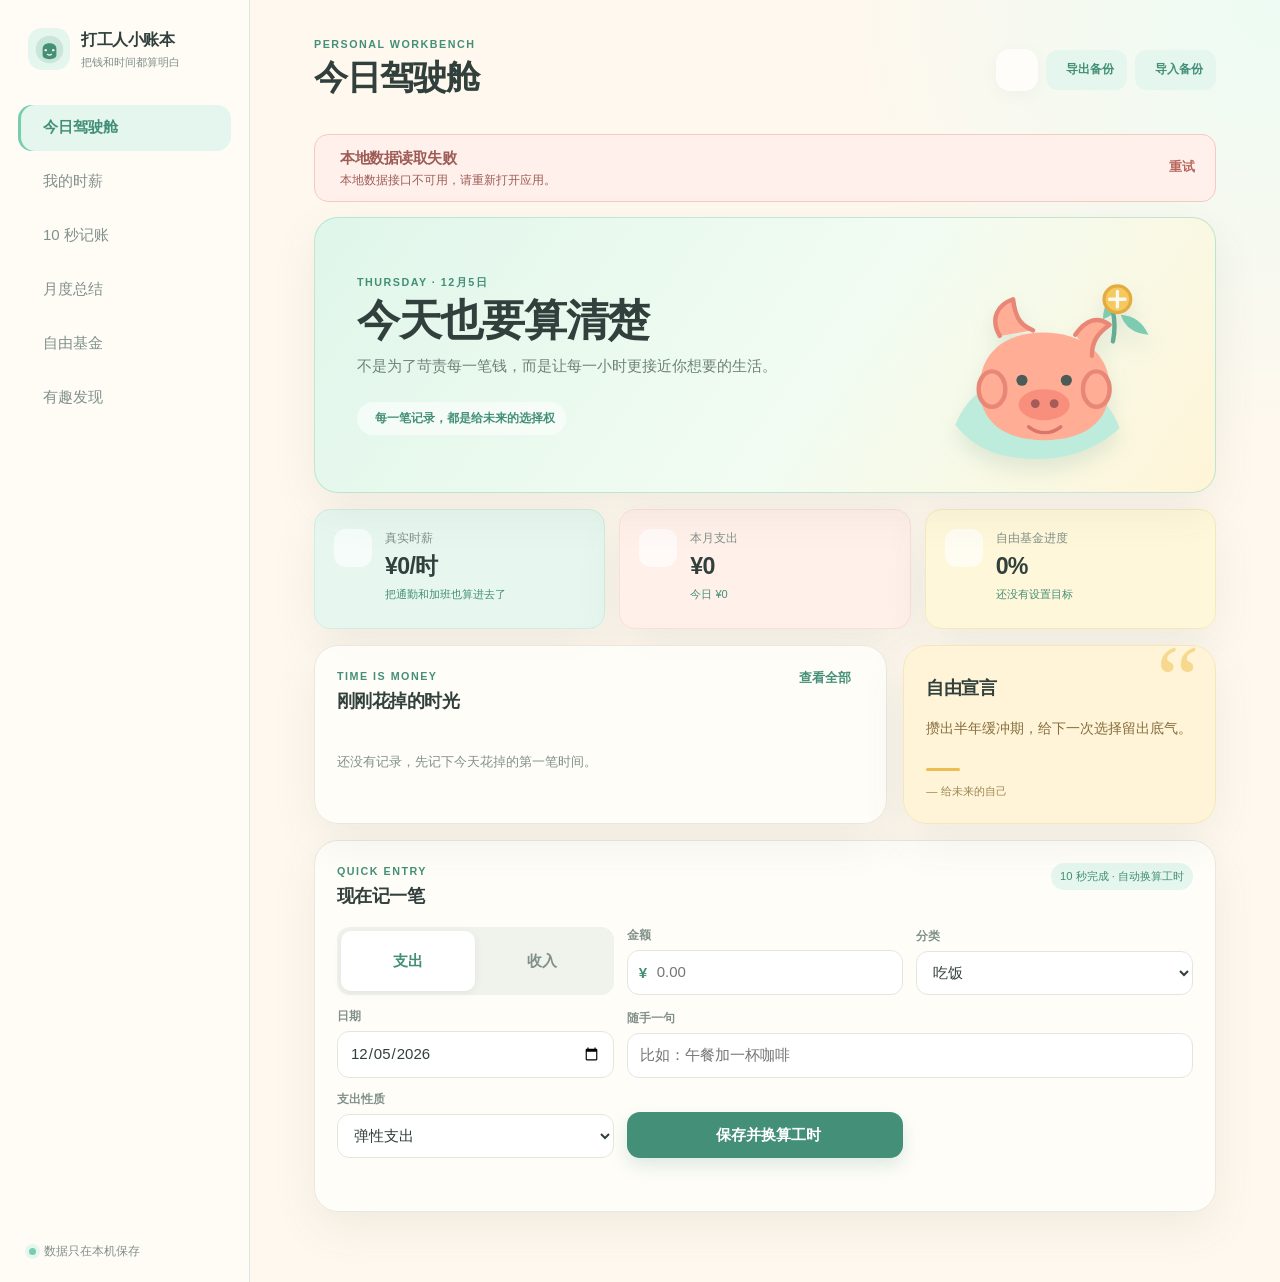
==== app/src/main/assets/index.html @ 9a9fb681 "feat: complete analysis views and scenario comparisons" ====
<!doctype html>
<html lang="zh-CN">
<head>
    <meta charset="utf-8">
    <meta name="viewport" content="width=device-width, initial-scale=1, viewport-fit=cover">
    <meta name="theme-color" content="#fff8ee">
    <title>打工人小账本</title>
    <link rel="stylesheet" href="styles.css">
</head>
<body>
<div class="app-shell">
    <aside id="desktop-sidebar" class="desktop-sidebar">
        <div class="brand-lockup">
            <div class="brand-mark" aria-hidden="true">
                <svg viewBox="0 0 48 48" role="img"><path d="M24 4a20 20 0 1 0 0 40 20 20 0 0 0 0-40Z" fill="currentColor" opacity=".16"/><path d="M14 23c0-5 4-8 10-8s10 3 10 8v9c0 4-4 6-10 6s-10-2-10-6v-9Z" fill="currentColor"/><circle cx="18.5" cy="25" r="1.7" fill="#fff8ee"/><circle cx="29.5" cy="25" r="1.7" fill="#fff8ee"/><path d="M21 31c2 1.5 4 1.5 6 0" fill="none" stroke="#fff8ee" stroke-width="1.7" stroke-linecap="round"/></svg>
            </div>
            <div><strong>打工人小账本</strong><span>把钱和时间都算明白</span></div>
        </div>
        <nav class="side-nav" aria-label="主导航">
            <button class="nav-button active" data-view="dashboard"><span data-icon="dashboard"></span><span>今日驾驶舱</span></button>
            <button class="nav-button" data-view="hourly"><span data-icon="clock"></span><span>我的时薪</span></button>
            <button class="nav-button" data-view="ledger"><span data-icon="wallet"></span><span>10 秒记账</span></button>
            <button class="nav-button" data-view="monthly"><span data-icon="calendar"></span><span>月度总结</span></button>
            <button class="nav-button" data-view="fund"><span data-icon="seed"></span><span>自由基金</span></button>
            <button class="nav-button" data-view="discover"><span data-icon="spark"></span><span>有趣发现</span></button>
        </nav>
        <div class="sidebar-footnote">
            <span class="status-dot"></span>
            <span>数据只在本机保存</span>
        </div>
    </aside>

    <main class="main-area">
        <header class="topbar">
            <div>
                <p class="eyebrow">PERSONAL WORKBENCH</p>
                <h1 id="page-title">今日驾驶舱</h1>
            </div>
            <div class="topbar-actions">
                <button class="icon-button" id="theme-button" title="切换深色" aria-label="切换深色"><span data-icon="moon"></span></button>
                <button class="soft-button" id="export-button"><span data-icon="download"></span>导出备份</button>
                <button class="soft-button" id="import-button"><span data-icon="upload"></span>导入备份</button>
            </div>
        </header>

        <div id="error-card" class="notice error-card hidden" role="alert">
            <span data-icon="alert"></span>
            <div><strong>本地数据读取失败</strong><p id="error-message">请检查后重试，当前页面仍然可以查看。</p></div>
            <button class="text-button" id="retry-button">重试</button>
        </div>
        <div id="global-toast" class="toast" role="status" aria-live="polite"></div>

        <section id="view-dashboard" class="view active" aria-labelledby="dashboard-title">
            <div class="hero-card">
                <div class="hero-copy">
                    <p class="eyebrow">THURSDAY · <span id="today-label">今天</span></p>
                    <h2 id="dashboard-title">今天也要算清楚</h2>
                    <p>不是为了苛责每一笔钱，而是让每一小时更接近你想要的生活。</p>
                    <div class="hero-chip"><span data-icon="leaf"></span>每一笔记录，都是给未来的选择权</div>
                </div>
                <div class="pig-art" aria-label="小猪存钱罐托着硬币与嫩芽" role="img">
                    <svg class="pig-illustration" viewBox="0 0 250 180">
                        <path d="M51 137c12-29 34-42 66-43 38-2 71 14 82 46-19 18-44 28-76 28-31 0-56-10-72-31Z" fill="#bdebdc"/>
                        <path d="M73 104c0-32 23-50 57-50s60 18 60 50c0 32-25 47-59 47s-58-15-58-47Z" fill="#ffad95"/>
                        <path d="M91 57c-9-16-2-28 12-33 2 18 8 24 18 28M159 56c10-14 20-17 31-9-11 8-16 15-16 28" fill="#ffad95" stroke="#e98777" stroke-width="4" stroke-linecap="round" stroke-linejoin="round"/>
                        <ellipse cx="84" cy="105" rx="12" ry="16" fill="#ffad95" stroke="#e98777" stroke-width="4"/>
                        <ellipse cx="178" cy="105" rx="12" ry="16" fill="#ffad95" stroke="#e98777" stroke-width="4"/>
                        <circle cx="111" cy="97" r="5" fill="#4b5b58"/><circle cx="151" cy="97" r="5" fill="#4b5b58"/>
                        <ellipse cx="131" cy="119" rx="23" ry="14" fill="#f88f7d"/><circle cx="123" cy="118" r="4" fill="#a55c58"/><circle cx="140" cy="118" r="4" fill="#a55c58"/>
                        <path d="M117 139c9 7 20 7 29 0" fill="none" stroke="#db756b" stroke-width="3" stroke-linecap="round"/>
                        <path d="M184 42c0-14 8-23 19-27-1 13-6 22-19 27ZM200 38c12 1 20 7 25 18-12-1-21-6-25-18Z" fill="#7dcbb0"/>
                        <path d="M193 62c2-10 2-18 0-27" stroke="#63ad96" stroke-width="4" stroke-linecap="round"/>
                        <circle cx="197" cy="24" r="12" fill="#f6c95e" stroke="#e4ab42" stroke-width="3"/>
                        <path d="M197 17v14M190 24h14" stroke="#fff8ee" stroke-width="3" stroke-linecap="round"/>
                    </svg>
                </div>
            </div>

            <div class="metric-grid">
                <article class="metric-card mint-tint"><div class="metric-icon"><span data-icon="clock"></span></div><div><span>真实时薪</span><strong id="dashboard-hourly">—</strong><small id="dashboard-hourly-note">先完成时薪设置</small></div></article>
                <article class="metric-card coral-tint"><div class="metric-icon"><span data-icon="receipt"></span></div><div><span>本月支出</span><strong id="dashboard-month-expense">¥0</strong><small id="dashboard-today-expense">今日 ¥0</small></div></article>
                <article class="metric-card yellow-tint"><div class="metric-icon"><span data-icon="seed"></span></div><div><span>自由基金进度</span><strong id="dashboard-fund-progress">0%</strong><small id="dashboard-fund-meta">还没有设置目标</small></div></article>
            </div>

            <div class="content-grid two-one">
                <article class="card recent-card">
                    <div class="section-heading"><div><p class="eyebrow">TIME IS MONEY</p><h3>刚刚花掉的时光</h3></div><button class="text-button" data-view="ledger">查看全部 <span data-icon="arrow"></span></button></div>
                    <div id="dashboard-recent-list" class="recent-list"></div>
                </article>
                <article class="card quote-card"><span class="quote-mark">“</span><h3>自由宣言</h3><p>攒出半年缓冲期，给下一次选择留出底气。</p><div class="quote-line"></div><small>— 给未来的自己</small></article>
            </div>

            <article class="card quick-card">
                <div class="section-heading"><div><p class="eyebrow">QUICK ENTRY</p><h3>现在记一笔</h3></div><span class="shortcut-hint">10 秒完成 · 自动换算工时</span></div>
                <form id="quick-form" class="entry-form">
                    <div class="segmented" role="group" aria-label="流水类型"><button type="button" class="segment active" data-kind="expense">支出</button><button type="button" class="segment" data-kind="income">收入</button></div>
                    <label class="field"><span>金额</span><div class="input-prefix"><b>¥</b><input id="quick-amount" type="number" min="0.01" step="0.01" inputmode="decimal" placeholder="0.00" required></div></label>
                    <label class="field"><span>分类</span><select id="quick-category"><option>吃饭</option><option>交通</option><option>购物</option><option>娱乐</option><option>房租</option><option>其他</option></select></label>
                    <label class="field"><span>日期</span><input id="quick-date" type="date" required></label>
                    <label class="field field-wide"><span>随手一句</span><input id="quick-note" type="text" maxlength="80" placeholder="比如：午餐加一杯咖啡"></label>
                    <label class="field expense-only"><span>支出性质</span><select id="quick-expense-type"><option value="flexible">弹性支出</option><option value="fixed">固定支出</option></select></label>
                    <button class="primary-button" id="quick-submit" type="submit"><span data-icon="plus"></span>保存并换算工时</button>
                    <p id="quick-form-status" class="form-status" role="status"></p>
                </form>
            </article>
        </section>

        <section id="view-hourly" class="view" aria-labelledby="hourly-title">
            <div class="page-intro"><p class="eyebrow">YOUR REAL RATE</p><h2 id="hourly-title">我的时薪</h2><p>把工资换算成真实的一小时，别让“月薪”替你隐藏时间成本。</p></div>
            <div class="content-grid two-one">
                <article class="card"><div class="section-heading"><div><h3>输入你的工作现实</h3><p class="muted">所有数据只保存在这台手机里</p></div></div>
                    <form id="hourly-form" class="settings-form">
                        <label class="field"><span>综合到手月薪</span><div class="input-prefix"><b>¥</b><input id="hourly-salary" type="number" min="0" step="0.01" inputmode="decimal" required></div></label>
                        <label class="field"><span>发薪月数</span><input id="hourly-pay-months" type="number" min="0.01" step="0.1" required></label>
                        <label class="field"><span>每月工作日</span><input id="hourly-workdays" type="number" min="0.01" step="0.25" required></label>
                        <label class="field"><span>每日在场时长（小时）</span><input id="hourly-onsite" type="number" min="0" step="0.25" required></label>
                        <label class="field"><span>每日往返通勤（小时）</span><input id="hourly-commute" type="number" min="0" step="0.25" required></label>
                        <label class="field"><span>每月加班（小时）</span><input id="hourly-overtime" type="number" min="0" step="0.5" required></label>
                        <label class="field field-wide"><span>每月工作成本</span><div class="input-prefix"><b>¥</b><input id="hourly-work-cost" type="number" min="0" step="0.01" inputmode="decimal" required></div></label>
                        <button class="primary-button" id="hourly-save" type="submit"><span data-icon="save"></span>保存时薪参数</button>
                        <p id="hourly-form-status" class="form-status" role="status"></p>
                    </form>
                </article>
                <article class="card rate-result-card"><p class="eyebrow">RESULT</p><span class="result-label">你的真实时薪</span><strong id="hourly-real">—</strong><p id="hourly-difference" class="result-note">填写参数后展开计算。</p><div class="formula-box"><div class="section-heading"><h3>公式展开</h3><button class="text-button" id="formula-toggle">收起</button></div><p id="hourly-formula" class="formula-text">等待输入时薪参数。</p></div><div class="mini-stat"><span>名义时薪</span><strong id="hourly-nominal">—</strong></div></article>
            </div>
        </section>

        <section id="view-ledger" class="view" aria-labelledby="ledger-title">
            <div class="page-intro"><p class="eyebrow">LEDGER</p><h2 id="ledger-title">10 秒记账</h2><p>不需要完美，只需要在钱离开时留下一个轻巧的痕迹。</p></div>
            <article class="card ledger-page-card"><form id="ledger-form" class="entry-form"><input id="ledger-id" type="hidden"><div class="segmented" role="group" aria-label="流水类型"><button type="button" class="segment active" data-kind="expense">支出</button><button type="button" class="segment" data-kind="income">收入</button></div><label class="field"><span>金额</span><div class="input-prefix"><b>¥</b><input id="ledger-amount" type="number" min="0.01" step="0.01" inputmode="decimal" required></div></label><label class="field"><span>分类</span><select id="ledger-category"><option>吃饭</option><option>交通</option><option>购物</option><option>娱乐</option><option>房租</option><option>其他</option></select></label><label class="field"><span>日期</span><input id="ledger-date" type="date" required></label><label class="field field-wide"><span>备注</span><input id="ledger-note" type="text" maxlength="80" placeholder="这笔钱去了哪里？"></label><label class="field expense-only"><span>支出性质</span><select id="ledger-expense-type"><option value="flexible">弹性支出</option><option value="fixed">固定支出</option></select></label><button class="primary-button" id="ledger-submit" type="submit"><span data-icon="plus"></span>记下这一笔</button><button class="soft-button hidden" id="ledger-cancel" type="button">取消编辑</button><p id="ledger-form-status" class="form-status" role="status"></p></form></article>
            <article class="card"><div class="section-heading"><div><p class="eyebrow">ALL ENTRIES</p><h3>全部流水</h3></div><span id="ledger-count" class="pill">0 笔</span></div><div id="ledger-list" class="ledger-list"></div></article>
        </section>

        <section id="view-monthly" class="view" aria-labelledby="monthly-title">
            <div class="page-intro page-intro-row"><div><p class="eyebrow">MONTHLY REVIEW</p><h2 id="monthly-title">月度总结</h2><p>工资、额外收入和支出，放在同一张桌面上看。</p></div><label class="month-picker"><span>查看月份</span><input id="month-picker" type="month"></label></div>
            <div class="summary-grid"><article class="summary-card income"><span>总收入</span><strong id="monthly-total-income">¥0</strong><small id="monthly-income-breakdown">工资 ¥0 · 额外收入 ¥0</small></article><article class="summary-card fixed"><span>固定支出</span><strong id="monthly-fixed-expense">¥0</strong><small>房租等不易改变的支出</small></article><article class="summary-card flexible"><span>弹性支出</span><strong id="monthly-flexible-expense">¥0</strong><small>可以观察和调整的支出</small></article><article class="summary-card balance"><span>月度结余</span><strong id="monthly-balance">¥0</strong><small id="monthly-balance-note">记账后更准确</small></article></div>
            <article class="card"><div class="section-heading"><div><p class="eyebrow">CATEGORY VIEW</p><h3>这个月的钱去了哪里</h3></div></div><div id="monthly-category-list" class="category-list"></div></article>
        </section>

        <section id="view-fund" class="view" aria-labelledby="fund-title">
            <div class="page-intro"><p class="eyebrow">FREEDOM FUND</p><h2 id="fund-title">自由基金</h2><p>给未来的自己留一块缓冲区，选择才不会被下一笔账单绑架。</p></div>
            <div class="content-grid two-one"><article class="card"><div class="section-heading"><div><h3>你的安全垫</h3><p class="muted">目标和余额会保存在本机</p></div></div><form id="fund-form" class="settings-form"><label class="field"><span>自由基金目标</span><div class="input-prefix"><b>¥</b><input id="fund-goal" type="number" min="0" step="0.01" inputmode="decimal" required></div></label><label class="field"><span>当前已存金额</span><div class="input-prefix"><b>¥</b><input id="fund-current" type="number" min="0" step="0.01" inputmode="decimal" required></div></label><button class="primary-button" type="submit"><span data-icon="save"></span>保存基金进度</button><p id="fund-form-status" class="form-status" role="status"></p></form><div class="fund-progress-block"><div class="progress-label"><span>完成进度</span><strong id="fund-progress-label">0%</strong></div><div class="progress-track"><span id="fund-progress-bar"></span></div><p id="fund-meta">还差 ¥0</p></div></article><article class="card chart-card"><div class="section-heading"><div><p class="eyebrow">SIX MONTH VIEW</p><h3>存款曲线</h3></div><span class="pill">按当前结余推演</span></div><svg id="fund-chart" class="fund-chart" viewBox="0 0 640 280" role="img" aria-label="未来六个月自由基金存款曲线"><g class="chart-grid"></g><polyline class="chart-line" points="0,250 100,250 200,250 300,250 400,250 500,250 600,250"></polyline><g class="chart-points"></g><g class="chart-labels"></g></svg><p id="fund-safety" class="chart-caption">暂无支出样本，暂时无法估算安全垫月数。</p></article></div>
        </section>

        <section id="view-discover" class="view" aria-labelledby="discover-title">
            <div class="page-intro"><p class="eyebrow">WHAT IF</p><h2 id="discover-title">有趣发现</h2><p>把“如果当时……”换成可以拖动、可以比较的数字。</p></div>
            <div class="scenario-grid"><article class="card scenario-card"><div class="scenario-icon mint-icon"><span data-icon="train"></span></div><p class="eyebrow">COMMUTE</p><h3>如果少通勤一点</h3><p>每天往返通勤时长</p><div class="scenario-control"><input id="scenario-commute" type="range" min="0" max="4" step="0.25" value="1"><output id="scenario-commute-value">1 小时</output></div><div class="scenario-result"><span>模拟真实时薪</span><strong id="scenario-commute-result">—</strong><small id="scenario-commute-baseline">基线 —</small><small id="scenario-commute-delta">变化 —</small></div></article><article class="card scenario-card"><div class="scenario-icon coral-icon"><span data-icon="bolt"></span></div><p class="eyebrow">OVERTIME</p><h3>如果少加一点班</h3><p>每月额外加班时长</p><div class="scenario-control"><input id="scenario-overtime" type="range" min="0" max="80" step="1" value="0"><output id="scenario-overtime-value">0 小时</output></div><div class="scenario-result"><span>模拟真实时薪</span><strong id="scenario-overtime-result">—</strong><small id="scenario-overtime-baseline">基线 —</small><small id="scenario-overtime-delta">变化 —</small></div></article><article class="card scenario-card"><div class="scenario-icon yellow-icon"><span data-icon="spark"></span></div><p class="eyebrow">RAISE</p><h3>如果涨薪一点点</h3><p>月薪上涨幅度</p><div class="scenario-control"><input id="scenario-raise" type="range" min="0" max="50" step="1" value="10"><output id="scenario-raise-value">10%</output></div><div class="scenario-result"><span>模拟真实时薪</span><strong id="scenario-raise-result">—</strong><small id="scenario-raise-baseline">基线 —</small><small id="scenario-raise-delta">变化 —</small></div></article></div>
            <article class="card scenario-explain"><span data-icon="info"></span><p>情景只影响模拟结果，不会修改你保存的时薪参数。加班情景按“没有额外加班费”估算，更接近时间成本的变化。</p></article>
        </section>
    </main>
</div>

<nav id="mobile-nav" class="mobile-nav" aria-label="移动端主导航">
    <button class="nav-button active" data-view="dashboard"><span data-icon="dashboard"></span><small>今日</small></button>
    <button class="nav-button" data-view="hourly"><span data-icon="clock"></span><small>时薪</small></button>
    <button class="nav-button" data-view="ledger"><span data-icon="wallet"></span><small>记账</small></button>
    <button class="nav-button" data-view="monthly"><span data-icon="calendar"></span><small>月结</small></button>
    <button class="nav-button" data-view="fund"><span data-icon="seed"></span><small>自由</small></button>
    <button class="nav-button" data-view="discover"><span data-icon="spark"></span><small>发现</small></button>
</nav>
<script src="calculator.js"></script>
<script src="app.js"></script>
</body>
</html>
---- app/src/main/assets/styles.css ----
:root {
    --cream: #fff8ee;
    --paper: #fffdf9;
    --mint: #78cdb0;
    --mint-deep: #438f78;
    --mint-soft: #e4f6ee;
    --coral: #ef8f7e;
    --coral-soft: #fff0ea;
    --sun: #edbd53;
    --sun-soft: #fff7d7;
    --ink: #31403c;
    --muted: #81908a;
    --line: #e9e7de;
    --shadow: 0 16px 45px rgba(79, 101, 92, .09);
    --radius-lg: 24px;
    --radius-md: 16px;
}

* { box-sizing: border-box; }
html { min-height: 100%; background: var(--cream); }
body { margin: 0; min-width: 320px; color: var(--ink); background: radial-gradient(circle at 100% 0%, #ecfbf3 0, transparent 28rem), var(--cream); font-family: "Trebuchet MS", "PingFang SC", "Microsoft YaHei", sans-serif; font-size: 15px; line-height: 1.5; }
button, input, select { font: inherit; }
button { cursor: pointer; }
h1, h2, h3, p { margin: 0; }
h1, h2, h3, strong { letter-spacing: -.03em; }
h1 { font-size: clamp(1.6rem, 3vw, 2.15rem); }
h2 { font-size: clamp(1.8rem, 4vw, 2.7rem); line-height: 1.1; }
h3 { font-size: 1.15rem; }

.app-shell { display: flex; min-height: 100vh; }
.desktop-sidebar { width: 250px; flex: 0 0 250px; padding: 28px 18px 22px; display: flex; flex-direction: column; gap: 34px; border-right: 1px solid rgba(209, 224, 215, .75); background: rgba(255, 253, 249, .78); backdrop-filter: blur(18px); }
.brand-lockup { display: flex; align-items: center; gap: 11px; padding: 0 10px; }
.brand-mark { display: grid; width: 42px; height: 42px; place-items: center; color: var(--mint-deep); background: var(--mint-soft); border-radius: 14px; }
.brand-mark svg { width: 33px; height: 33px; }
.brand-lockup strong, .brand-lockup span { display: block; }
.brand-lockup strong { font-size: 1rem; }
.brand-lockup span { color: var(--muted); font-size: .69rem; margin-top: 2px; }
.side-nav { display: grid; gap: 8px; }
.nav-button { border: 0; color: var(--muted); background: transparent; border-radius: 14px; display: flex; align-items: center; gap: 12px; min-height: 46px; padding: 10px 13px; text-align: left; transition: .2s ease; }
.nav-button:hover { color: var(--mint-deep); background: var(--mint-soft); }
.nav-button.active { color: var(--mint-deep); background: var(--mint-soft); font-weight: 700; box-shadow: inset 3px 0 0 var(--mint); }
.nav-button svg { width: 19px; height: 19px; flex: 0 0 19px; }
.sidebar-footnote { margin-top: auto; display: flex; align-items: center; gap: 8px; color: var(--muted); padding: 0 11px; font-size: .72rem; }
.status-dot { width: 7px; height: 7px; background: var(--mint); border-radius: 50%; box-shadow: 0 0 0 4px var(--mint-soft); }
.main-area { min-width: 0; width: 100%; max-width: 1450px; margin: 0 auto; padding: 36px clamp(22px, 5vw, 70px) 70px; }
.topbar { display: flex; align-items: center; justify-content: space-between; gap: 20px; margin-bottom: 30px; }
.eyebrow { color: var(--mint-deep); font-size: .67rem; font-weight: 800; letter-spacing: .14em; text-transform: uppercase; }
.topbar-actions { display: flex; align-items: center; gap: 8px; }
.icon-button, .soft-button, .primary-button, .text-button { display: inline-flex; align-items: center; justify-content: center; gap: 7px; border: 0; transition: .2s ease; }
.icon-button { width: 42px; height: 42px; color: var(--muted); border-radius: 14px; background: var(--paper); box-shadow: 0 4px 16px rgba(79, 101, 92, .05); }
.icon-button:hover, .soft-button:hover { color: var(--mint-deep); transform: translateY(-1px); }
.icon-button svg { width: 18px; height: 18px; }
.soft-button { min-height: 40px; padding: 9px 13px; color: var(--mint-deep); border-radius: 12px; background: var(--mint-soft); font-size: .78rem; font-weight: 700; }
.soft-button svg, .primary-button svg, .text-button svg { width: 16px; height: 16px; }
.primary-button { min-height: 46px; padding: 11px 17px; color: #fff; border-radius: 13px; background: var(--mint-deep); box-shadow: 0 8px 18px rgba(67, 143, 120, .18); font-weight: 800; }
.primary-button:hover { transform: translateY(-1px); background: #357a65; }
.text-button { color: var(--mint-deep); background: transparent; font-size: .79rem; font-weight: 800; }
.text-button:hover { color: var(--coral); }
.pill, .shortcut-hint { display: inline-flex; align-items: center; color: var(--muted); background: #f4f3ed; border-radius: 99px; padding: 5px 9px; font-size: .7rem; }
.shortcut-hint { background: var(--mint-soft); color: var(--mint-deep); }

.view { display: none; animation: fade-up .24s ease both; }
.view.active { display: block; }
@keyframes fade-up { from { opacity: 0; transform: translateY(5px); } to { opacity: 1; transform: translateY(0); } }
.hero-card { min-height: 260px; position: relative; overflow: hidden; display: flex; align-items: center; justify-content: space-between; gap: 20px; padding: 34px 42px; border: 1px solid rgba(152, 215, 191, .55); border-radius: var(--radius-lg); background: linear-gradient(125deg, #e0f6ea, #f2fcf2 57%, #fff5d8); box-shadow: var(--shadow); }
.hero-copy { position: relative; z-index: 1; max-width: 510px; }
.hero-copy h2 { margin: 7px 0 10px; }
.hero-copy p:not(.eyebrow) { color: #6e8278; max-width: 440px; }
.hero-chip { display: inline-flex; align-items: center; gap: 7px; margin-top: 24px; padding: 8px 11px; color: var(--mint-deep); background: rgba(255,255,255,.58); border-radius: 99px; font-size: .74rem; font-weight: 700; }
.hero-chip svg { width: 16px; height: 16px; }
.pig-art { width: 34%; max-width: 320px; min-width: 210px; transform: translate(1%, 10%); }
.pig-illustration { width: 100%; height: auto; filter: drop-shadow(0 11px 10px rgba(83, 144, 121, .15)); }
.metric-grid { display: grid; grid-template-columns: repeat(3, 1fr); gap: 14px; margin: 16px 0; }
.metric-card { display: flex; align-items: flex-start; gap: 13px; min-height: 120px; padding: 19px; border: 1px solid transparent; border-radius: var(--radius-md); box-shadow: var(--shadow); }
.mint-tint { background: #e7f7ef; border-color: #d0eee2; }.coral-tint { background: #fff0ea; border-color: #fae0d7; }.yellow-tint { background: #fff7da; border-color: #f6eabc; }
.metric-icon, .scenario-icon { display: grid; flex: 0 0 38px; width: 38px; height: 38px; place-items: center; border-radius: 12px; background: rgba(255,255,255,.65); }
.metric-icon svg, .scenario-icon svg { width: 20px; height: 20px; }
.metric-card span:not(.metric-icon), .metric-card small { display: block; color: var(--muted); font-size: .75rem; }.metric-card strong { display: block; margin: 2px 0; font-size: 1.45rem; }.metric-card small { color: var(--mint-deep); font-size: .69rem; }
.content-grid { display: grid; gap: 16px; }.two-one { grid-template-columns: minmax(0, 1.65fr) minmax(240px, .9fr); }
.card { padding: 22px; border: 1px solid var(--line); border-radius: var(--radius-lg); background: rgba(255, 253, 249, .9); box-shadow: var(--shadow); }
.section-heading { display: flex; align-items: flex-start; justify-content: space-between; gap: 14px; margin-bottom: 17px; }.section-heading h3 { margin-top: 3px; }.muted { color: var(--muted); font-size: .77rem; margin-top: 5px; }
.recent-list, .ledger-list, .category-list { display: grid; gap: 9px; }
.recent-empty, .list-empty { color: var(--muted); padding: 20px 0 7px; font-size: .84rem; }
.recent-item, .ledger-item, .category-row { display: flex; align-items: center; gap: 12px; padding: 11px 0; border-bottom: 1px dashed var(--line); }.recent-item:last-child, .ledger-item:last-child, .category-row:last-child { border-bottom: 0; }
.entry-badge { display: grid; flex: 0 0 35px; width: 35px; height: 35px; place-items: center; color: var(--mint-deep); border-radius: 12px; background: var(--mint-soft); }.entry-badge.expense { color: var(--coral); background: var(--coral-soft); }.entry-badge svg { width: 17px; height: 17px; }
.entry-main { min-width: 0; flex: 1; }.entry-main strong, .entry-main span { display: block; }.entry-main strong { overflow: hidden; text-overflow: ellipsis; white-space: nowrap; font-size: .86rem; }.entry-main span { color: var(--muted); font-size: .7rem; }.entry-amount { text-align: right; }.entry-amount strong { display: block; font-size: .85rem; }.entry-amount span { color: var(--coral); font-size: .68rem; }.entry-amount.income strong { color: var(--mint-deep); }
.quote-card { position: relative; overflow: hidden; background: #fff4d7; border-color: #f6e7bb; }.quote-mark { position: absolute; top: -15px; right: 16px; color: #f0c761; font: 6rem/1 Georgia, serif; opacity: .62; }.quote-card h3, .quote-card p, .quote-card .quote-line, .quote-card small { position: relative; }.quote-card h3 { margin: 6px 0 14px; }.quote-card p { color: #856d3e; font-size: .88rem; line-height: 1.8; }.quote-line { width: 34px; height: 3px; margin: 27px 0 8px; background: var(--sun); border-radius: 99px; }.quote-card small { color: #9d8653; font-size: .7rem; }
.quick-card { margin-top: 16px; }.entry-form, .settings-form { display: grid; grid-template-columns: repeat(3, minmax(0, 1fr)); gap: 13px; align-items: end; }.field { display: grid; gap: 6px; }.field > span, .month-picker > span { color: var(--muted); font-size: .72rem; font-weight: 700; }.field-wide { grid-column: span 2; }.field input, .field select, .month-picker input { width: 100%; min-height: 44px; padding: 10px 12px; color: var(--ink); border: 1px solid #e3e6df; border-radius: 12px; outline: 0; background: #fff; }.field input:focus, .field select:focus, .month-picker input:focus { border-color: var(--mint); box-shadow: 0 0 0 3px var(--mint-soft); }.input-prefix { position: relative; }.input-prefix b { position: absolute; top: 50%; left: 12px; transform: translateY(-50%); color: var(--mint-deep); }.input-prefix input { padding-left: 29px; }.segmented { display: flex; align-self: stretch; padding: 4px; border-radius: 13px; background: #f0f2ec; }.segment { flex: 1; border: 0; color: var(--muted); border-radius: 10px; background: transparent; font-weight: 700; }.segment.active { color: var(--mint-deep); background: #fff; box-shadow: 0 2px 8px rgba(74, 92, 83, .08); }.form-status { min-height: 18px; grid-column: 1 / -1; color: var(--coral); font-size: .74rem; }.form-status.success { color: var(--mint-deep); }
.notice { display: flex; align-items: center; gap: 11px; margin-bottom: 15px; padding: 12px 14px; border-radius: 14px; }.notice svg { width: 20px; height: 20px; flex: 0 0 20px; }.error-card { color: #9d5c54; border: 1px solid #f3cbc2; background: #fff0ec; }.error-card p { margin-top: 2px; font-size: .73rem; }.error-card .text-button { margin-left: auto; color: #b8665b; }.toast { position: fixed; z-index: 20; left: 50%; bottom: 24px; max-width: min(390px, calc(100vw - 34px)); padding: 12px 15px; color: #fff; border-radius: 13px; background: #304740; box-shadow: var(--shadow); transform: translate(-50%, 25px); opacity: 0; pointer-events: none; transition: .25s ease; font-size: .78rem; }.toast.show { opacity: 1; transform: translate(-50%, 0); }.hidden { display: none !important; }
.page-intro { margin: 12px 0 25px; }.page-intro h2 { margin: 5px 0 10px; }.page-intro > p:last-child { color: var(--muted); max-width: 610px; }.page-intro-row { display: flex; align-items: end; justify-content: space-between; gap: 20px; }.month-picker { display: grid; gap: 5px; min-width: 150px; }.month-picker input { min-height: 40px; }
.rate-result-card { color: #fff; border: 0; background: linear-gradient(150deg, #4b9b82, #77c8a9); }.rate-result-card .eyebrow, .rate-result-card .result-label, .rate-result-card .result-note { color: rgba(255,255,255,.76); }.result-label { display: block; margin-top: 30px; font-size: .78rem; }.rate-result-card > strong { display: block; margin: 3px 0 2px; font-size: 3.3rem; line-height: 1.1; }.result-note { min-height: 42px; font-size: .77rem; }.formula-box { margin-top: 22px; padding: 15px; color: var(--ink); border-radius: 15px; background: rgba(255,255,255,.9); }.formula-box .section-heading { margin-bottom: 8px; }.formula-box h3 { font-size: .9rem; }.formula-text { color: #61746b; font-size: .73rem; line-height: 1.8; white-space: pre-line; }.mini-stat { display: flex; justify-content: space-between; margin-top: 16px; color: rgba(255,255,255,.75); font-size: .76rem; }.mini-stat strong { color: #fff; }
.ledger-page-card { margin-bottom: 16px; }.ledger-item .item-actions { display: flex; gap: 3px; }.item-actions button { display: grid; width: 32px; height: 32px; place-items: center; color: var(--muted); border: 0; border-radius: 10px; background: transparent; }.item-actions button:hover { color: var(--mint-deep); background: var(--mint-soft); }.item-actions svg { width: 16px; height: 16px; }
.summary-grid { display: grid; grid-template-columns: repeat(4, 1fr); gap: 13px; margin-bottom: 16px; }.summary-card { padding: 18px; border-radius: var(--radius-md); }.summary-card span, .summary-card small { display: block; color: var(--muted); font-size: .72rem; }.summary-card strong { display: block; margin: 4px 0; font-size: 1.45rem; }.summary-card small { font-size: .67rem; }.summary-card.income { background: var(--mint-soft); }.summary-card.income strong { color: var(--mint-deep); }.summary-card.fixed { background: var(--coral-soft); }.summary-card.fixed strong { color: var(--coral); }.summary-card.flexible { background: #fff7da; }.summary-card.flexible strong { color: #ba8730; }.summary-card.balance { background: #edf0fb; }.summary-card.balance strong { color: #697bb1; }.category-row .category-bar { flex: 1; height: 8px; overflow: hidden; border-radius: 99px; background: #eff0eb; }.category-row .category-bar span { display: block; height: 100%; border-radius: 99px; background: var(--mint); }.category-row .category-name { width: 53px; font-size: .76rem; }.category-row .category-value { width: 62px; text-align: right; color: var(--muted); font-size: .74rem; }
.fund-progress-block { margin-top: 24px; padding-top: 19px; border-top: 1px dashed var(--line); }.progress-label { display: flex; justify-content: space-between; align-items: center; font-size: .76rem; }.progress-label strong { color: var(--mint-deep); }.progress-track { height: 11px; overflow: hidden; margin: 9px 0 6px; border-radius: 99px; background: #edf1eb; }.progress-track span { display: block; height: 100%; width: 0; border-radius: inherit; background: linear-gradient(90deg, var(--mint), #b7e7c8); transition: width .4s ease; }.fund-progress-block p { color: var(--muted); font-size: .72rem; }.chart-card { min-width: 0; }.fund-chart { width: 100%; height: auto; overflow: visible; margin-top: 14px; }.chart-grid line { stroke: #e7ede7; stroke-width: 1; stroke-dasharray: 4 7; }.chart-line { fill: none; stroke: var(--mint-deep); stroke-width: 4; stroke-linecap: round; stroke-linejoin: round; }.chart-points circle { fill: #fffdf9; stroke: var(--mint-deep); stroke-width: 3; }.chart-labels text { fill: var(--muted); font-size: 11px; font-family: inherit; text-anchor: middle; }.chart-caption { min-height: 21px; color: var(--muted); font-size: .72rem; }
.scenario-grid { display: grid; grid-template-columns: repeat(3, 1fr); gap: 16px; }.scenario-card { position: relative; overflow: hidden; }.scenario-icon { margin-bottom: 18px; }.mint-icon { color: var(--mint-deep); background: var(--mint-soft); }.coral-icon { color: var(--coral); background: var(--coral-soft); }.yellow-icon { color: #ba8730; background: var(--sun-soft); }.scenario-card h3 { margin: 4px 0 3px; }.scenario-card > p:not(.eyebrow) { color: var(--muted); font-size: .76rem; }.scenario-control { margin: 22px 0 18px; }.scenario-control input { width: 100%; accent-color: var(--mint-deep); }.scenario-control output { display: block; margin-top: 5px; color: var(--mint-deep); font-weight: 800; font-size: .78rem; }.scenario-result { display: flex; align-items: end; justify-content: space-between; padding-top: 13px; border-top: 1px dashed var(--line); }.scenario-result span { color: var(--muted); font-size: .71rem; }.scenario-result strong { color: var(--mint-deep); font-size: 1.4rem; }.scenario-explain { display: flex; gap: 10px; margin-top: 16px; padding: 14px 17px; color: var(--muted); background: #f6f6ef; }.scenario-explain svg { width: 18px; flex: 0 0 18px; color: var(--mint-deep); }.scenario-explain p { font-size: .74rem; }
.mobile-nav { display: none; }

body[data-theme="dark"] { --cream: #192622; --paper: #22322d; --ink: #eef7f0; --muted: #a5bbb0; --line: #354840; --shadow: 0 16px 45px rgba(0, 0, 0, .14); background: radial-gradient(circle at 100% 0%, #27473b 0, transparent 28rem), #192622; }.dark body { background: var(--cream); }.dark .desktop-sidebar { background: rgba(34,50,45,.82); border-color: var(--line); }.dark .card, .dark .icon-button { background: rgba(34,50,45,.9); border-color: var(--line); }.dark .field input, .dark .field select, .dark .month-picker input { color: var(--ink); background: #1d2b27; border-color: var(--line); }.dark .segmented, .dark .item-actions button:hover { background: #2c4038; }.dark .segment.active { background: #1d2b27; }.dark .quote-card { background: #3c3524; border-color: #655637; }.dark .summary-card.balance { background: #30384d; }.dark .scenario-explain { background: #23332e; }.dark .hero-card { background: linear-gradient(125deg, #29483c, #2d4136 57%, #4e452a); border-color: #3d6857; }.dark .hero-copy p:not(.eyebrow) { color: #b0c8bb; }.dark .metric-card { box-shadow: none; }

@media (min-width: 761px) { .main-area { padding-left: clamp(28px, 5vw, 72px); } }
@media (max-width: 980px) { .desktop-sidebar { width: 210px; flex-basis: 210px; }.main-area { padding-inline: 25px; }.two-one { grid-template-columns: 1fr; }.scenario-grid { grid-template-columns: 1fr; }.scenario-card { display: grid; grid-template-columns: auto 1fr; column-gap: 14px; }.scenario-card .scenario-icon { grid-row: span 3; }.scenario-card .scenario-control, .scenario-card .scenario-result { grid-column: 2; } }
@media (max-width: 760px) { body { padding-bottom: calc(75px + env(safe-area-inset-bottom)); }.app-shell { min-height: auto; }.desktop-sidebar { display: none; }.main-area { padding: 24px 16px 34px; }.topbar { align-items: flex-start; margin-bottom: 21px; }.topbar-actions .soft-button { display: none; }.icon-button { background: transparent; box-shadow: none; }.hero-card { min-height: auto; padding: 25px 22px 18px; align-items: end; }.hero-copy { max-width: 68%; }.hero-copy p:not(.eyebrow) { font-size: .78rem; }.hero-chip { margin-top: 17px; font-size: .66rem; }.pig-art { width: 42%; min-width: 150px; transform: translate(7%, 13%); }.metric-grid { gap: 8px; }.metric-card { display: block; min-height: 135px; padding: 13px; }.metric-icon { margin-bottom: 10px; }.metric-card strong { font-size: 1.14rem; }.metric-card span:not(.metric-icon) { font-size: .68rem; }.metric-card small { font-size: .62rem; }.card { padding: 18px; border-radius: 19px; }.content-grid, .two-one, .summary-grid { grid-template-columns: 1fr; }.quote-card { min-height: 180px; }.quick-card { margin-top: 12px; }.entry-form, .settings-form { grid-template-columns: 1fr 1fr; }.field-wide { grid-column: 1 / -1; }.entry-form .segmented { grid-column: 1 / -1; min-height: 45px; }.entry-form .primary-button { grid-column: 1 / -1; }.page-intro-row { display: grid; align-items: start; }.summary-grid { gap: 9px; grid-template-columns: 1fr 1fr; }.summary-card { padding: 14px; }.summary-card strong { font-size: 1.2rem; }.summary-card small { font-size: .61rem; }.scenario-card { display: block; }.scenario-card .scenario-icon { display: grid; }.scenario-card .scenario-control, .scenario-card .scenario-result { grid-column: auto; }.mobile-nav { position: fixed; z-index: 15; right: 10px; bottom: calc(9px + env(safe-area-inset-bottom)); left: 10px; display: grid; grid-template-columns: repeat(6, 1fr); padding: 5px; border: 1px solid rgba(210, 224, 214, .95); border-radius: 19px; background: rgba(255, 253, 249, .94); box-shadow: 0 12px 30px rgba(64, 81, 74, .16); backdrop-filter: blur(14px); }.mobile-nav .nav-button { min-height: 57px; display: grid; justify-items: center; align-content: center; gap: 2px; padding: 4px 2px; border-radius: 14px; text-align: center; }.mobile-nav .nav-button.active { box-shadow: none; }.mobile-nav .nav-button svg { width: 18px; height: 18px; }.mobile-nav .nav-button small { font-size: .61rem; font-weight: 700; }.shortcut-hint { display: none; }.topbar h1 { font-size: 1.4rem; } }
@media (max-width: 390px) { .hero-copy { max-width: 63%; }.hero-chip { display: none; }.metric-card { min-height: 128px; }.metric-card strong { font-size: 1rem; }.entry-form, .settings-form { grid-template-columns: 1fr; }.field-wide { grid-column: auto; }.summary-grid { grid-template-columns: 1fr 1fr; } }

.scenario-result { display: grid; grid-template-columns: 1fr auto; align-items: end; gap: 2px 10px; }
.scenario-result strong { grid-column: 2; grid-row: 1 / span 3; }
.scenario-result small { color: var(--muted); font-size: .66rem; }
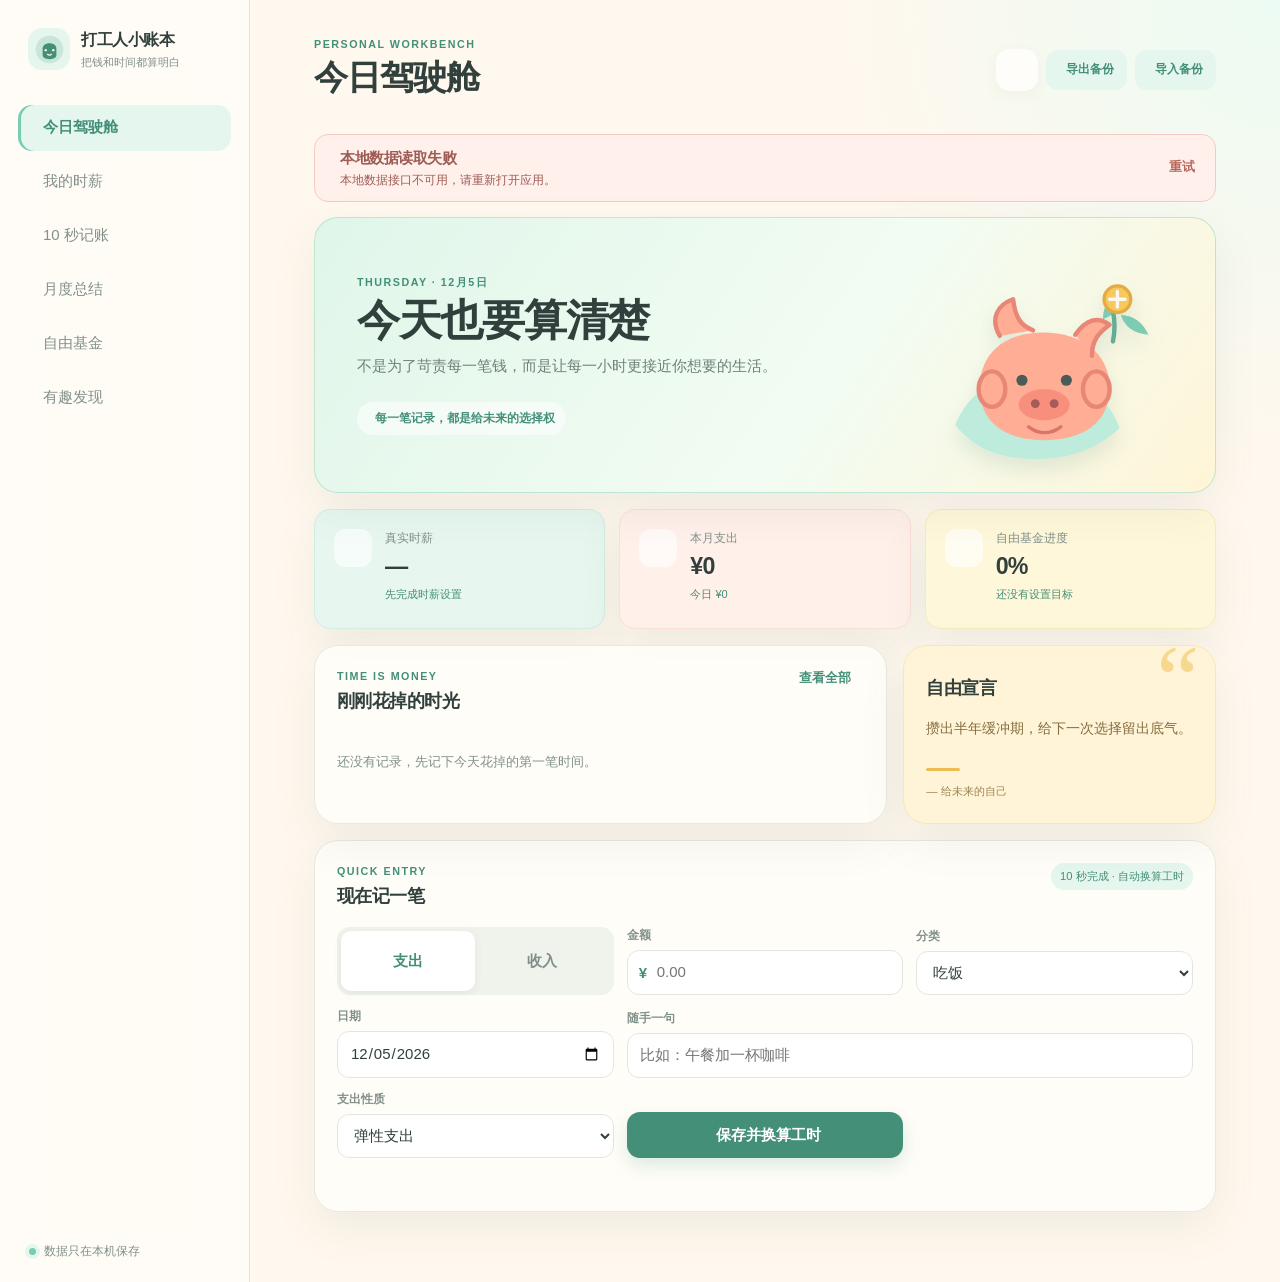
==== commit 17e9edba: "fix: complete ledger P0 correctness hardening" ====
--- a/app/src/main/assets/index.html
+++ b/app/src/main/assets/index.html
@@ -111,8 +111,9 @@
                 <article class="card"><div class="section-heading"><div><h3>输入你的工作现实</h3><p class="muted">所有数据只保存在这台手机里</p></div></div>
                     <form id="hourly-form" class="settings-form">
                         <label class="field"><span>综合到手月薪</span><div class="input-prefix"><b>¥</b><input id="hourly-salary" type="number" min="0" step="0.01" inputmode="decimal" required></div></label>
-                        <label class="field"><span>发薪月数</span><input id="hourly-pay-months" type="number" min="0.01" step="0.1" required></label>
-                        <label class="field"><span>每月工作日</span><input id="hourly-workdays" type="number" min="0.01" step="0.25" required></label>
+                        <label class="field"><span>工资生效月份</span><input id="hourly-effective-month" type="month" required></label>
+                        <label class="field"><span>发薪月数</span><input id="hourly-pay-months" type="number" min="0.1" step="0.1" required></label>
+                        <label class="field"><span>每月工作日</span><input id="hourly-workdays" type="number" min="0.25" step="0.25" required></label>
                         <label class="field"><span>每日在场时长（小时）</span><input id="hourly-onsite" type="number" min="0" step="0.25" required></label>
                         <label class="field"><span>每日往返通勤（小时）</span><input id="hourly-commute" type="number" min="0" step="0.25" required></label>
                         <label class="field"><span>每月加班（小时）</span><input id="hourly-overtime" type="number" min="0" step="0.5" required></label>
@@ -159,6 +160,7 @@
     <button class="nav-button" data-view="discover"><span data-icon="spark"></span><small>发现</small></button>
 </nav>
 <script src="calculator.js"></script>
+<script src="ledger-semantics.js"></script>
 <script src="app.js"></script>
 </body>
 </html>
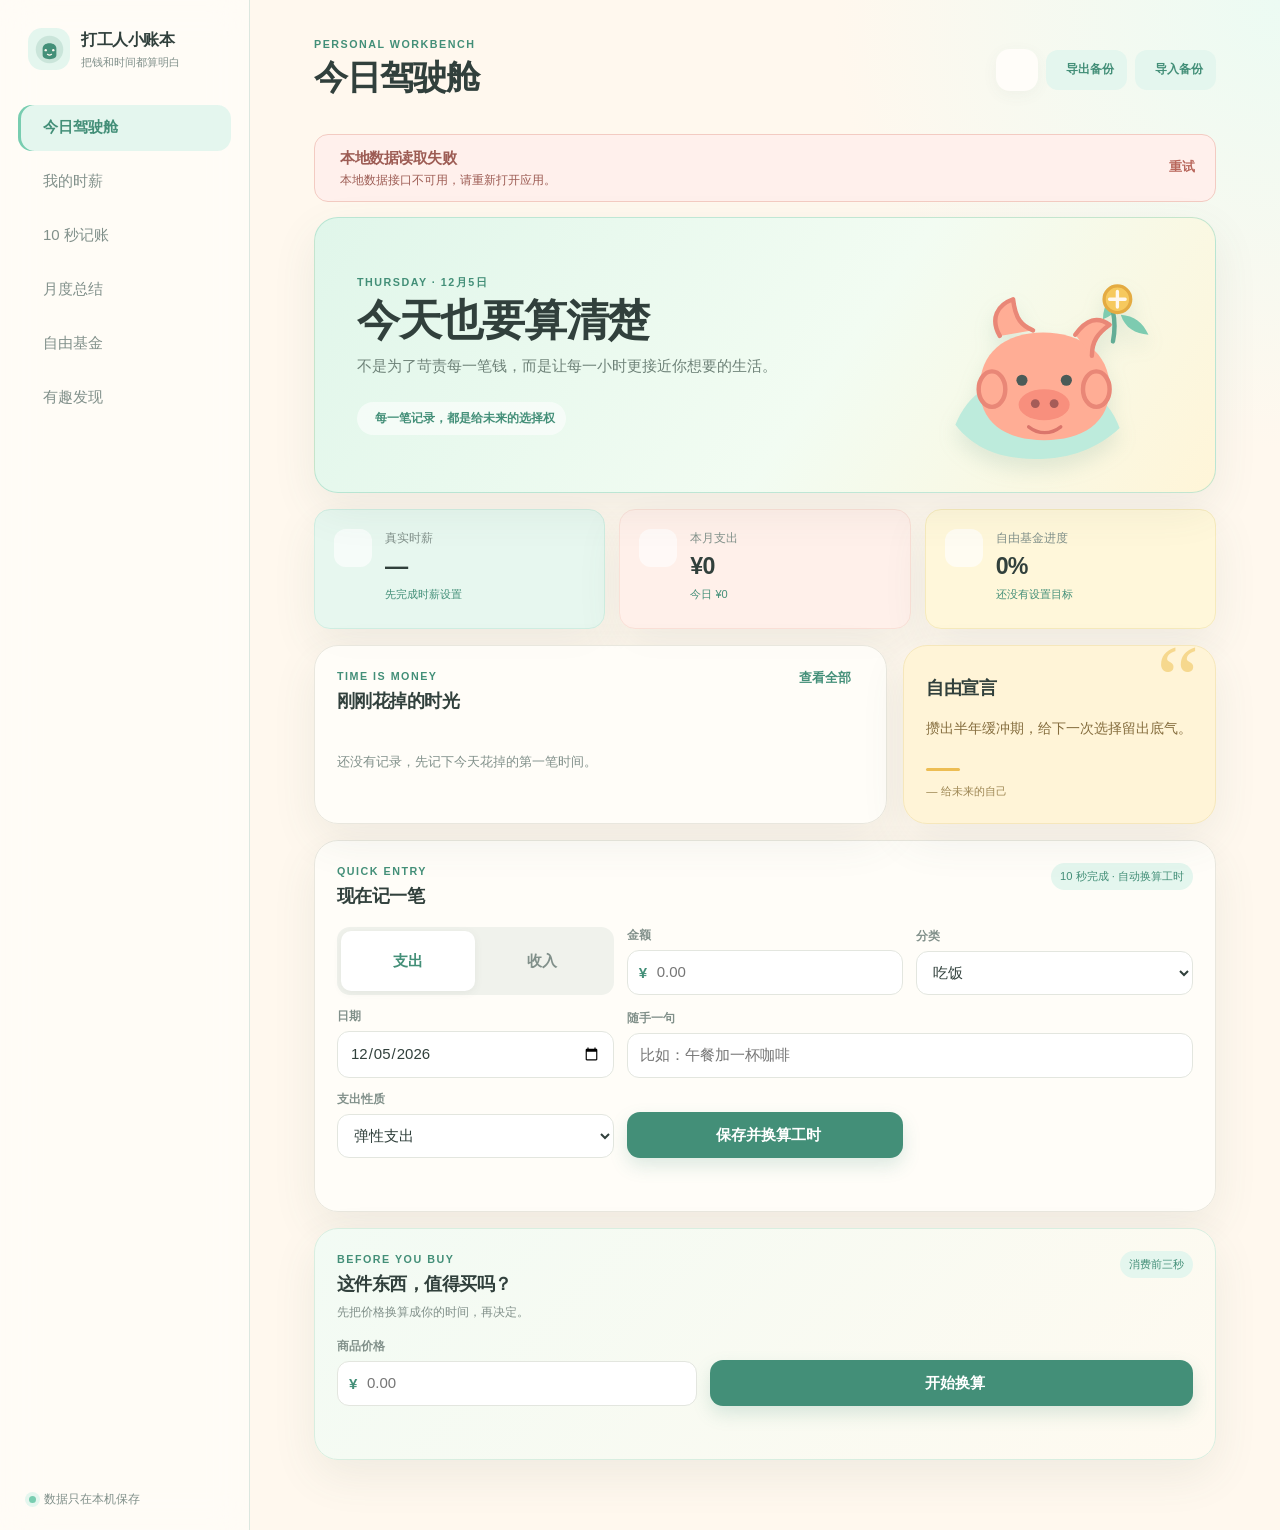
==== commit 98f9bdbf: "feat: add pre-purchase decision calculator" ====
--- a/app/src/main/assets/index.html
+++ b/app/src/main/assets/index.html
@@ -103,6 +103,21 @@
                     <p id="quick-form-status" class="form-status" role="status"></p>
                 </form>
             </article>
+
+            <article class="card purchase-card">
+                <div class="section-heading"><div><p class="eyebrow">BEFORE YOU BUY</p><h3>这件东西，值得买吗？</h3><p class="muted">先把价格换算成你的时间，再决定。</p></div><span class="shortcut-hint">消费前三秒</span></div>
+                <form id="purchase-form" class="purchase-form">
+                    <label class="field"><span>商品价格</span><div class="input-prefix"><b>¥</b><input id="purchase-amount" type="number" min="0.01" step="0.01" inputmode="decimal" placeholder="0.00" required></div></label>
+                    <button class="primary-button" id="purchase-calculate" type="submit"><span data-icon="bolt"></span>开始换算</button>
+                    <p id="purchase-form-status" class="form-status" role="status"></p>
+                </form>
+                <div id="purchase-result" class="purchase-result hidden" aria-live="polite">
+                    <div class="purchase-stat purchase-time"><span>相当于工作</span><strong id="purchase-work-time">—</strong><small id="purchase-work-meta">按当前真实时薪计算</small></div>
+                    <div class="purchase-stat"><span>占本月可支配结余</span><strong id="purchase-balance-share">—</strong><small id="purchase-balance-meta">—</small></div>
+                    <div class="purchase-stat"><span>不买，基金缺口少</span><strong id="purchase-fund-gap">—</strong><small id="purchase-fund-meta">—</small></div>
+                    <div class="purchase-actions"><button class="primary-button" id="purchase-record" type="button"><span data-icon="receipt"></span>记为支出</button><button class="soft-button" id="purchase-skip" type="button">先不买</button></div>
+                </div>
+            </article>
         </section>
 
         <section id="view-hourly" class="view" aria-labelledby="hourly-title">
--- a/app/src/main/assets/styles.css
+++ b/app/src/main/assets/styles.css
@@ -86,6 +86,7 @@
 .entry-main { min-width: 0; flex: 1; }.entry-main strong, .entry-main span { display: block; }.entry-main strong { overflow: hidden; text-overflow: ellipsis; white-space: nowrap; font-size: .86rem; }.entry-main span { color: var(--muted); font-size: .7rem; }.entry-amount { text-align: right; }.entry-amount strong { display: block; font-size: .85rem; }.entry-amount span { color: var(--coral); font-size: .68rem; }.entry-amount.income strong { color: var(--mint-deep); }
 .quote-card { position: relative; overflow: hidden; background: #fff4d7; border-color: #f6e7bb; }.quote-mark { position: absolute; top: -15px; right: 16px; color: #f0c761; font: 6rem/1 Georgia, serif; opacity: .62; }.quote-card h3, .quote-card p, .quote-card .quote-line, .quote-card small { position: relative; }.quote-card h3 { margin: 6px 0 14px; }.quote-card p { color: #856d3e; font-size: .88rem; line-height: 1.8; }.quote-line { width: 34px; height: 3px; margin: 27px 0 8px; background: var(--sun); border-radius: 99px; }.quote-card small { color: #9d8653; font-size: .7rem; }
 .quick-card { margin-top: 16px; }.entry-form, .settings-form { display: grid; grid-template-columns: repeat(3, minmax(0, 1fr)); gap: 13px; align-items: end; }.field { display: grid; gap: 6px; }.field > span, .month-picker > span { color: var(--muted); font-size: .72rem; font-weight: 700; }.field-wide { grid-column: span 2; }.field input, .field select, .month-picker input { width: 100%; min-height: 44px; padding: 10px 12px; color: var(--ink); border: 1px solid #e3e6df; border-radius: 12px; outline: 0; background: #fff; }.field input:focus, .field select:focus, .month-picker input:focus { border-color: var(--mint); box-shadow: 0 0 0 3px var(--mint-soft); }.input-prefix { position: relative; }.input-prefix b { position: absolute; top: 50%; left: 12px; transform: translateY(-50%); color: var(--mint-deep); }.input-prefix input { padding-left: 29px; }.segmented { display: flex; align-self: stretch; padding: 4px; border-radius: 13px; background: #f0f2ec; }.segment { flex: 1; border: 0; color: var(--muted); border-radius: 10px; background: transparent; font-weight: 700; }.segment.active { color: var(--mint-deep); background: #fff; box-shadow: 0 2px 8px rgba(74, 92, 83, .08); }.form-status { min-height: 18px; grid-column: 1 / -1; color: var(--coral); font-size: .74rem; }.form-status.success { color: var(--mint-deep); }
+.purchase-card { margin-top: 16px; background: linear-gradient(135deg, #f2fbf4, #fffaf0); border-color: #d8eee0; }.purchase-form { display: grid; grid-template-columns: minmax(0, 360px) auto; gap: 13px; align-items: end; }.purchase-form .form-status { grid-column: 1 / -1; }.purchase-result { display: grid; grid-template-columns: repeat(3, 1fr); gap: 12px; margin-top: 18px; padding-top: 18px; border-top: 1px dashed var(--line); }.purchase-stat { min-width: 0; padding: 14px; border-radius: 14px; background: rgba(255, 255, 255, .72); }.purchase-stat > span, .purchase-stat > small { display: block; color: var(--muted); font-size: .72rem; }.purchase-stat > strong { display: block; margin: 5px 0 3px; color: var(--mint-deep); font-size: 1.35rem; }.purchase-stat > small { font-size: .66rem; line-height: 1.5; }.purchase-time > strong { color: var(--coral); }.purchase-actions { display: flex; grid-column: 1 / -1; justify-content: flex-end; gap: 9px; margin-top: 2px; }.purchase-actions .soft-button { background: rgba(255, 255, 255, .78); }
 .notice { display: flex; align-items: center; gap: 11px; margin-bottom: 15px; padding: 12px 14px; border-radius: 14px; }.notice svg { width: 20px; height: 20px; flex: 0 0 20px; }.error-card { color: #9d5c54; border: 1px solid #f3cbc2; background: #fff0ec; }.error-card p { margin-top: 2px; font-size: .73rem; }.error-card .text-button { margin-left: auto; color: #b8665b; }.toast { position: fixed; z-index: 20; left: 50%; bottom: 24px; max-width: min(390px, calc(100vw - 34px)); padding: 12px 15px; color: #fff; border-radius: 13px; background: #304740; box-shadow: var(--shadow); transform: translate(-50%, 25px); opacity: 0; pointer-events: none; transition: .25s ease; font-size: .78rem; }.toast.show { opacity: 1; transform: translate(-50%, 0); }.hidden { display: none !important; }
 .page-intro { margin: 12px 0 25px; }.page-intro h2 { margin: 5px 0 10px; }.page-intro > p:last-child { color: var(--muted); max-width: 610px; }.page-intro-row { display: flex; align-items: end; justify-content: space-between; gap: 20px; }.month-picker { display: grid; gap: 5px; min-width: 150px; }.month-picker input { min-height: 40px; }
 .rate-result-card { color: #fff; border: 0; background: linear-gradient(150deg, #4b9b82, #77c8a9); }.rate-result-card .eyebrow, .rate-result-card .result-label, .rate-result-card .result-note { color: rgba(255,255,255,.76); }.result-label { display: block; margin-top: 30px; font-size: .78rem; }.rate-result-card > strong { display: block; margin: 3px 0 2px; font-size: 3.3rem; line-height: 1.1; }.result-note { min-height: 42px; font-size: .77rem; }.formula-box { margin-top: 22px; padding: 15px; color: var(--ink); border-radius: 15px; background: rgba(255,255,255,.9); }.formula-box .section-heading { margin-bottom: 8px; }.formula-box h3 { font-size: .9rem; }.formula-text { color: #61746b; font-size: .73rem; line-height: 1.8; white-space: pre-line; }.mini-stat { display: flex; justify-content: space-between; margin-top: 16px; color: rgba(255,255,255,.75); font-size: .76rem; }.mini-stat strong { color: #fff; }
@@ -95,11 +96,11 @@
 .scenario-grid { display: grid; grid-template-columns: repeat(3, 1fr); gap: 16px; }.scenario-card { position: relative; overflow: hidden; }.scenario-icon { margin-bottom: 18px; }.mint-icon { color: var(--mint-deep); background: var(--mint-soft); }.coral-icon { color: var(--coral); background: var(--coral-soft); }.yellow-icon { color: #ba8730; background: var(--sun-soft); }.scenario-card h3 { margin: 4px 0 3px; }.scenario-card > p:not(.eyebrow) { color: var(--muted); font-size: .76rem; }.scenario-control { margin: 22px 0 18px; }.scenario-control input { width: 100%; accent-color: var(--mint-deep); }.scenario-control output { display: block; margin-top: 5px; color: var(--mint-deep); font-weight: 800; font-size: .78rem; }.scenario-result { display: flex; align-items: end; justify-content: space-between; padding-top: 13px; border-top: 1px dashed var(--line); }.scenario-result span { color: var(--muted); font-size: .71rem; }.scenario-result strong { color: var(--mint-deep); font-size: 1.4rem; }.scenario-explain { display: flex; gap: 10px; margin-top: 16px; padding: 14px 17px; color: var(--muted); background: #f6f6ef; }.scenario-explain svg { width: 18px; flex: 0 0 18px; color: var(--mint-deep); }.scenario-explain p { font-size: .74rem; }
 .mobile-nav { display: none; }
 
-body[data-theme="dark"] { --cream: #192622; --paper: #22322d; --ink: #eef7f0; --muted: #a5bbb0; --line: #354840; --shadow: 0 16px 45px rgba(0, 0, 0, .14); background: radial-gradient(circle at 100% 0%, #27473b 0, transparent 28rem), #192622; }.dark body { background: var(--cream); }.dark .desktop-sidebar { background: rgba(34,50,45,.82); border-color: var(--line); }.dark .card, .dark .icon-button { background: rgba(34,50,45,.9); border-color: var(--line); }.dark .field input, .dark .field select, .dark .month-picker input { color: var(--ink); background: #1d2b27; border-color: var(--line); }.dark .segmented, .dark .item-actions button:hover { background: #2c4038; }.dark .segment.active { background: #1d2b27; }.dark .quote-card { background: #3c3524; border-color: #655637; }.dark .summary-card.balance { background: #30384d; }.dark .scenario-explain { background: #23332e; }.dark .hero-card { background: linear-gradient(125deg, #29483c, #2d4136 57%, #4e452a); border-color: #3d6857; }.dark .hero-copy p:not(.eyebrow) { color: #b0c8bb; }.dark .metric-card { box-shadow: none; }
+body[data-theme="dark"] { --cream: #192622; --paper: #22322d; --ink: #eef7f0; --muted: #a5bbb0; --line: #354840; --shadow: 0 16px 45px rgba(0, 0, 0, .14); background: radial-gradient(circle at 100% 0%, #27473b 0, transparent 28rem), #192622; }.dark body { background: var(--cream); }.dark .desktop-sidebar { background: rgba(34,50,45,.82); border-color: var(--line); }.dark .card, .dark .icon-button { background: rgba(34,50,45,.9); border-color: var(--line); }.dark .purchase-card { background: linear-gradient(135deg, #254236, #3f3927); border-color: #3d6857; }.dark .purchase-stat { background: rgba(29, 43, 39, .78); }.dark .field input, .dark .field select, .dark .month-picker input { color: var(--ink); background: #1d2b27; border-color: var(--line); }.dark .segmented, .dark .item-actions button:hover { background: #2c4038; }.dark .segment.active { background: #1d2b27; }.dark .quote-card { background: #3c3524; border-color: #655637; }.dark .summary-card.balance { background: #30384d; }.dark .scenario-explain { background: #23332e; }.dark .hero-card { background: linear-gradient(125deg, #29483c, #2d4136 57%, #4e452a); border-color: #3d6857; }.dark .hero-copy p:not(.eyebrow) { color: #b0c8bb; }.dark .metric-card { box-shadow: none; }
 
 @media (min-width: 761px) { .main-area { padding-left: clamp(28px, 5vw, 72px); } }
 @media (max-width: 980px) { .desktop-sidebar { width: 210px; flex-basis: 210px; }.main-area { padding-inline: 25px; }.two-one { grid-template-columns: 1fr; }.scenario-grid { grid-template-columns: 1fr; }.scenario-card { display: grid; grid-template-columns: auto 1fr; column-gap: 14px; }.scenario-card .scenario-icon { grid-row: span 3; }.scenario-card .scenario-control, .scenario-card .scenario-result { grid-column: 2; } }
-@media (max-width: 760px) { body { padding-bottom: calc(75px + env(safe-area-inset-bottom)); }.app-shell { min-height: auto; }.desktop-sidebar { display: none; }.main-area { padding: 24px 16px 34px; }.topbar { align-items: flex-start; margin-bottom: 21px; }.topbar-actions .soft-button { display: none; }.icon-button { background: transparent; box-shadow: none; }.hero-card { min-height: auto; padding: 25px 22px 18px; align-items: end; }.hero-copy { max-width: 68%; }.hero-copy p:not(.eyebrow) { font-size: .78rem; }.hero-chip { margin-top: 17px; font-size: .66rem; }.pig-art { width: 42%; min-width: 150px; transform: translate(7%, 13%); }.metric-grid { gap: 8px; }.metric-card { display: block; min-height: 135px; padding: 13px; }.metric-icon { margin-bottom: 10px; }.metric-card strong { font-size: 1.14rem; }.metric-card span:not(.metric-icon) { font-size: .68rem; }.metric-card small { font-size: .62rem; }.card { padding: 18px; border-radius: 19px; }.content-grid, .two-one, .summary-grid { grid-template-columns: 1fr; }.quote-card { min-height: 180px; }.quick-card { margin-top: 12px; }.entry-form, .settings-form { grid-template-columns: 1fr 1fr; }.field-wide { grid-column: 1 / -1; }.entry-form .segmented { grid-column: 1 / -1; min-height: 45px; }.entry-form .primary-button { grid-column: 1 / -1; }.page-intro-row { display: grid; align-items: start; }.summary-grid { gap: 9px; grid-template-columns: 1fr 1fr; }.summary-card { padding: 14px; }.summary-card strong { font-size: 1.2rem; }.summary-card small { font-size: .61rem; }.scenario-card { display: block; }.scenario-card .scenario-icon { display: grid; }.scenario-card .scenario-control, .scenario-card .scenario-result { grid-column: auto; }.mobile-nav { position: fixed; z-index: 15; right: 10px; bottom: calc(9px + env(safe-area-inset-bottom)); left: 10px; display: grid; grid-template-columns: repeat(6, 1fr); padding: 5px; border: 1px solid rgba(210, 224, 214, .95); border-radius: 19px; background: rgba(255, 253, 249, .94); box-shadow: 0 12px 30px rgba(64, 81, 74, .16); backdrop-filter: blur(14px); }.mobile-nav .nav-button { min-height: 57px; display: grid; justify-items: center; align-content: center; gap: 2px; padding: 4px 2px; border-radius: 14px; text-align: center; }.mobile-nav .nav-button.active { box-shadow: none; }.mobile-nav .nav-button svg { width: 18px; height: 18px; }.mobile-nav .nav-button small { font-size: .61rem; font-weight: 700; }.shortcut-hint { display: none; }.topbar h1 { font-size: 1.4rem; } }
+@media (max-width: 760px) { body { padding-bottom: calc(75px + env(safe-area-inset-bottom)); }.app-shell { min-height: auto; }.desktop-sidebar { display: none; }.main-area { padding: 24px 16px 34px; }.topbar { align-items: flex-start; margin-bottom: 21px; }.topbar-actions .soft-button { display: none; }.icon-button { background: transparent; box-shadow: none; }.hero-card { min-height: auto; padding: 25px 22px 18px; align-items: end; }.hero-copy { max-width: 68%; }.hero-copy p:not(.eyebrow) { font-size: .78rem; }.hero-chip { margin-top: 17px; font-size: .66rem; }.pig-art { width: 42%; min-width: 150px; transform: translate(7%, 13%); }.metric-grid { gap: 8px; }.metric-card { display: block; min-height: 135px; padding: 13px; }.metric-icon { margin-bottom: 10px; }.metric-card strong { font-size: 1.14rem; }.metric-card span:not(.metric-icon) { font-size: .68rem; }.metric-card small { font-size: .62rem; }.card { padding: 18px; border-radius: 19px; }.content-grid, .two-one, .summary-grid { grid-template-columns: 1fr; }.quote-card { min-height: 180px; }.quick-card { margin-top: 12px; }.purchase-form { grid-template-columns: 1fr; }.purchase-form .primary-button { width: 100%; }.purchase-result { grid-template-columns: 1fr; }.purchase-actions { display: grid; grid-template-columns: 1fr 1fr; }.purchase-actions .primary-button, .purchase-actions .soft-button { width: 100%; }.entry-form, .settings-form { grid-template-columns: 1fr 1fr; }.field-wide { grid-column: 1 / -1; }.entry-form .segmented { grid-column: 1 / -1; min-height: 45px; }.entry-form .primary-button { grid-column: 1 / -1; }.page-intro-row { display: grid; align-items: start; }.summary-grid { gap: 9px; grid-template-columns: 1fr 1fr; }.summary-card { padding: 14px; }.summary-card strong { font-size: 1.2rem; }.summary-card small { font-size: .61rem; }.scenario-card { display: block; }.scenario-card .scenario-icon { display: grid; }.scenario-card .scenario-control, .scenario-card .scenario-result { grid-column: auto; }.mobile-nav { position: fixed; z-index: 15; right: 10px; bottom: calc(9px + env(safe-area-inset-bottom)); left: 10px; display: grid; grid-template-columns: repeat(6, 1fr); padding: 5px; border: 1px solid rgba(210, 224, 214, .95); border-radius: 19px; background: rgba(255, 253, 249, .94); box-shadow: 0 12px 30px rgba(64, 81, 74, .16); backdrop-filter: blur(14px); }.mobile-nav .nav-button { min-height: 57px; display: grid; justify-items: center; align-content: center; gap: 2px; padding: 4px 2px; border-radius: 14px; text-align: center; }.mobile-nav .nav-button.active { box-shadow: none; }.mobile-nav .nav-button svg { width: 18px; height: 18px; }.mobile-nav .nav-button small { font-size: .61rem; font-weight: 700; }.shortcut-hint { display: none; }.topbar h1 { font-size: 1.4rem; } }
 @media (max-width: 390px) { .hero-copy { max-width: 63%; }.hero-chip { display: none; }.metric-card { min-height: 128px; }.metric-card strong { font-size: 1rem; }.entry-form, .settings-form { grid-template-columns: 1fr; }.field-wide { grid-column: auto; }.summary-grid { grid-template-columns: 1fr 1fr; } }
 
 .scenario-result { display: grid; grid-template-columns: 1fr auto; align-items: end; gap: 2px 10px; }
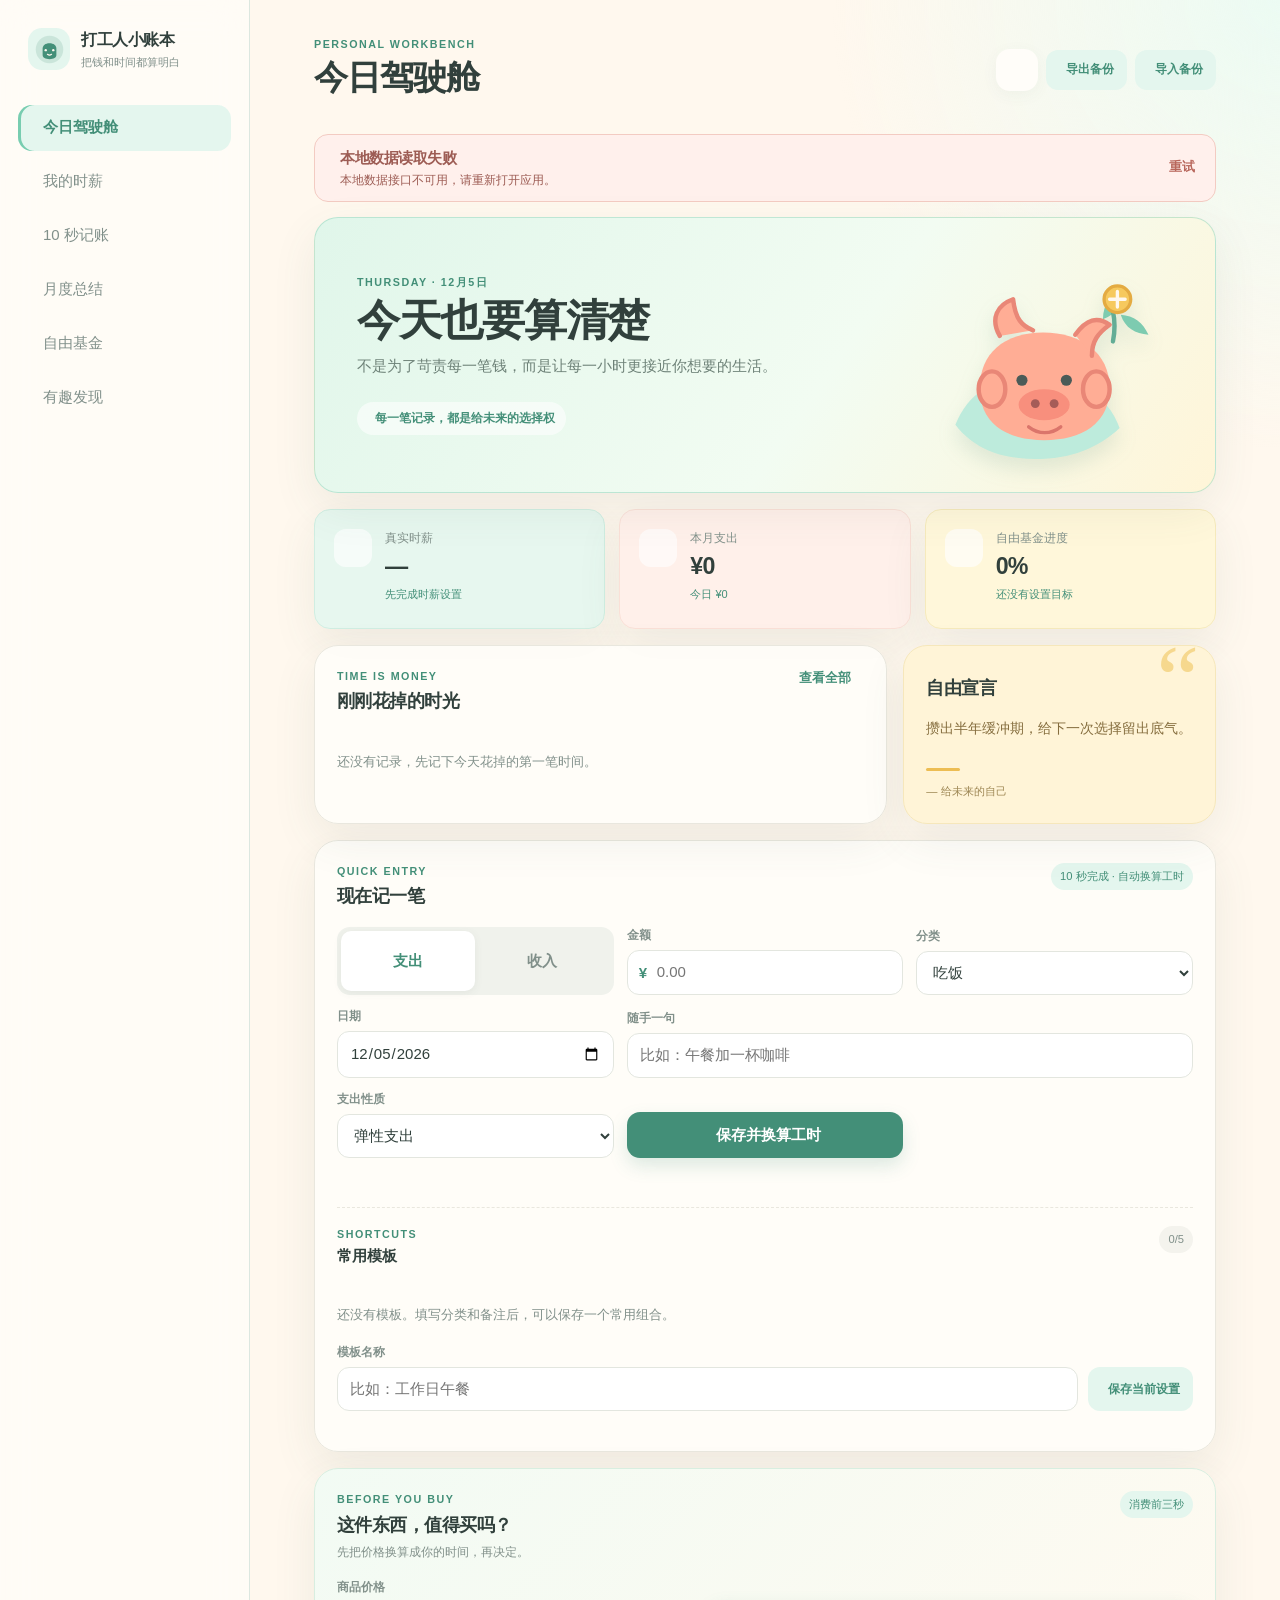
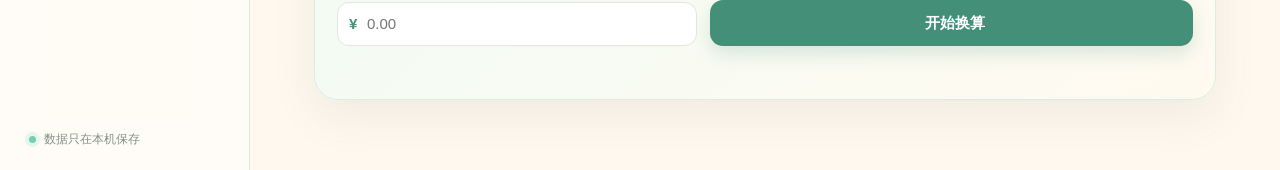
==== commit 2174c380: "feat: add repeat entries and templates" ====
--- a/app/src/main/assets/index.html
+++ b/app/src/main/assets/index.html
@@ -102,6 +102,15 @@
                     <button class="primary-button" id="quick-submit" type="submit"><span data-icon="plus"></span>保存并换算工时</button>
                     <p id="quick-form-status" class="form-status" role="status"></p>
                 </form>
+                <div class="template-panel">
+                    <div class="section-heading"><div><p class="eyebrow">SHORTCUTS</p><h4>常用模板</h4></div><span id="template-count" class="pill">0/5</span></div>
+                    <div id="quick-templates" class="template-list"></div>
+                    <div class="template-save-row">
+                        <label class="field"><span>模板名称</span><input id="template-name" type="text" maxlength="20" placeholder="比如：工作日午餐"></label>
+                        <button class="soft-button" id="template-save" type="button"><span data-icon="save"></span>保存当前设置</button>
+                    </div>
+                    <p id="template-status" class="form-status" role="status"></p>
+                </div>
             </article>
 
             <article class="card purchase-card">
--- a/app/src/main/assets/styles.css
+++ b/app/src/main/assets/styles.css
@@ -106,3 +106,20 @@
 .scenario-result { display: grid; grid-template-columns: 1fr auto; align-items: end; gap: 2px 10px; }
 .scenario-result strong { grid-column: 2; grid-row: 1 / span 3; }
 .scenario-result small { color: var(--muted); font-size: .66rem; }
+
+.template-panel { margin-top: 18px; padding-top: 18px; border-top: 1px dashed var(--line); }
+.template-panel h4 { margin: 3px 0 0; font-size: .94rem; }
+.template-list { display: grid; gap: 7px; }
+.template-item { display: flex; align-items: center; gap: 7px; padding: 7px 8px; border: 1px solid var(--line); border-radius: 12px; background: rgba(255, 255, 255, .5); }
+.template-use { min-width: 0; flex: 1; padding: 3px; border: 0; color: var(--ink); background: transparent; text-align: left; }
+.template-use strong, .template-use span { display: block; overflow: hidden; text-overflow: ellipsis; white-space: nowrap; }
+.template-use strong { font-size: .78rem; }
+.template-use span { color: var(--muted); font-size: .68rem; }
+.template-delete { display: grid; width: 30px; height: 30px; flex: 0 0 30px; place-items: center; color: var(--muted); border: 0; border-radius: 9px; background: transparent; }
+.template-delete:hover { color: var(--coral); background: var(--coral-soft); }
+.template-delete svg { width: 15px; height: 15px; }
+.template-save-row { display: grid; grid-template-columns: minmax(0, 1fr) auto; gap: 10px; align-items: end; margin-top: 12px; }
+.template-save-row .soft-button { min-height: 44px; }
+.recent-item .item-actions { display: flex; gap: 3px; }
+body[data-theme="dark"] .template-item { background: rgba(29, 43, 39, .78); }
+@media (max-width: 760px) { .template-save-row { grid-template-columns: 1fr; }.template-save-row .soft-button { width: 100%; } }
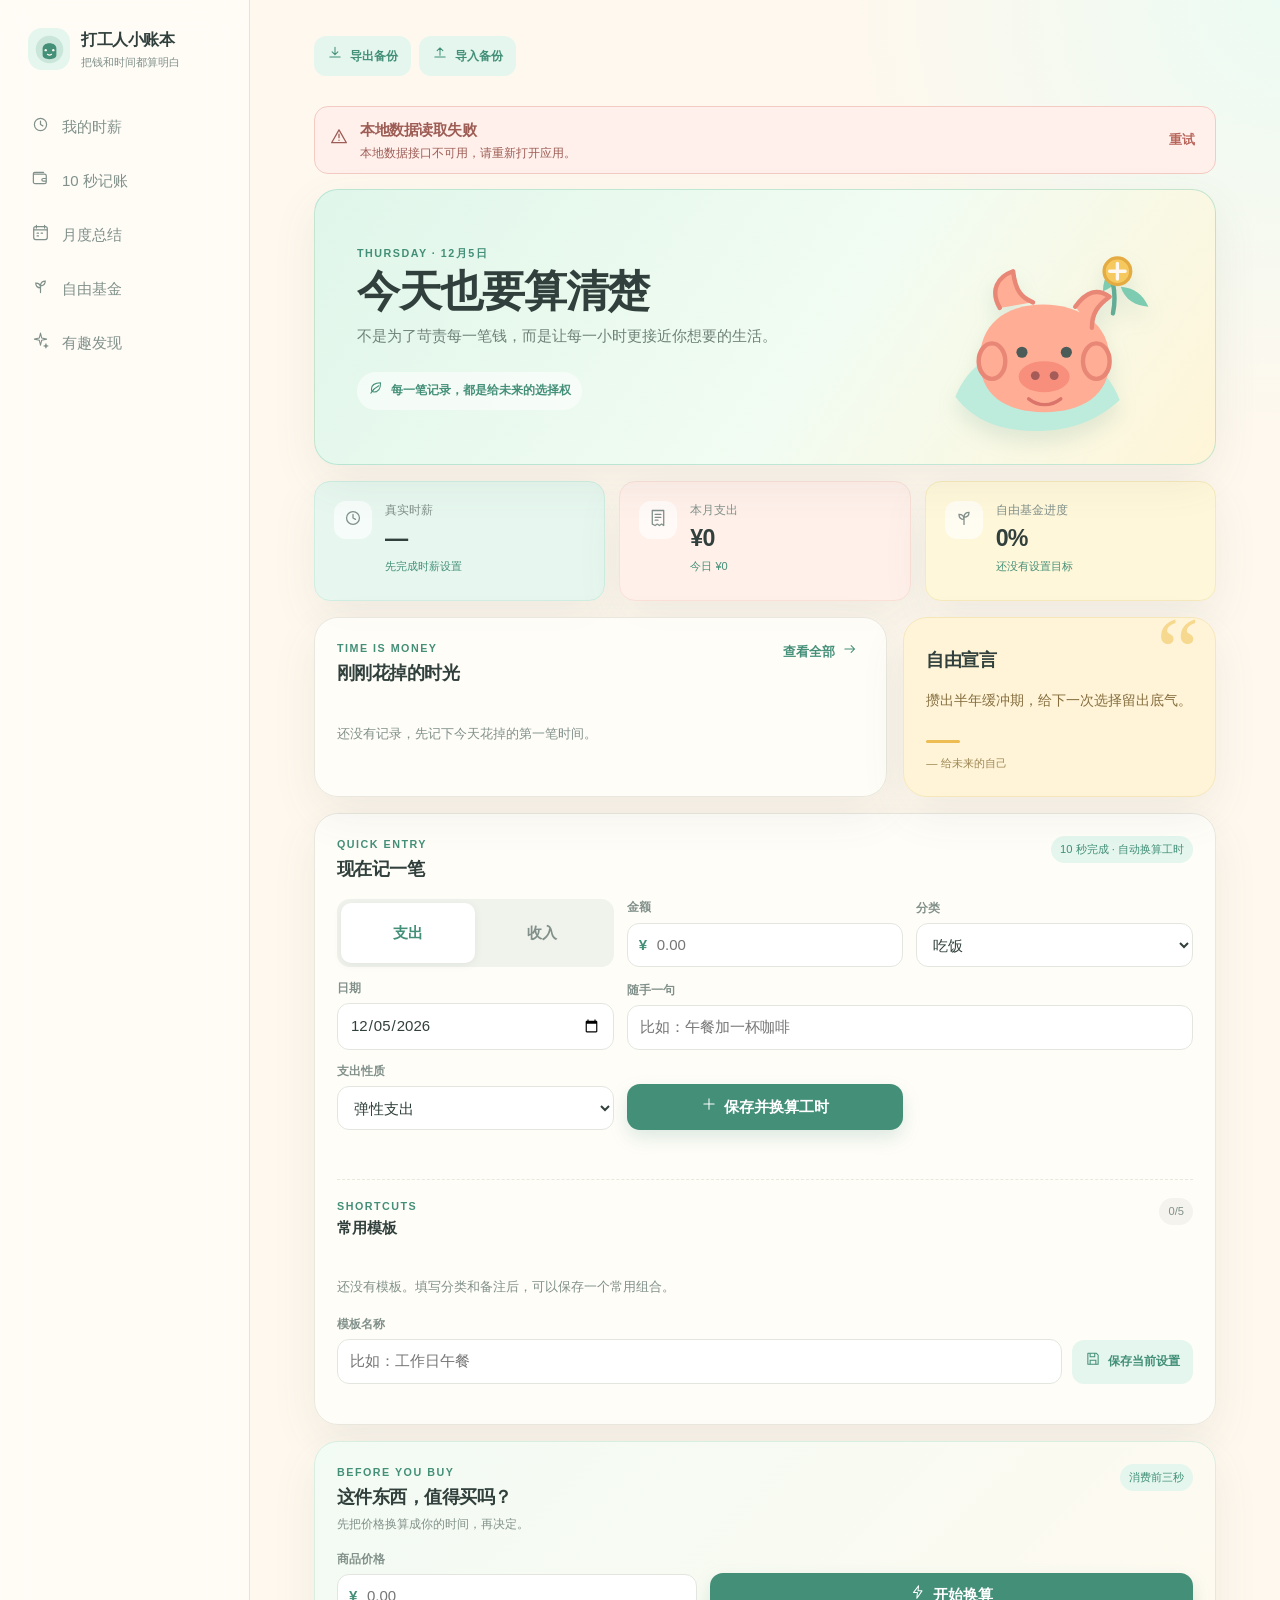
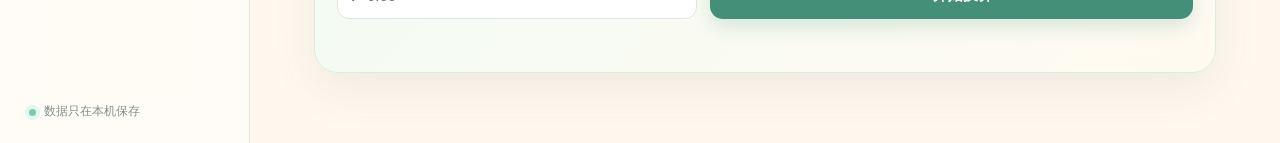
==== commit 6af1078d: "chore: publish worker ledger as open source" ====
--- a/app/src/main/assets/index.html
+++ b/app/src/main/assets/index.html
@@ -3,7 +3,9 @@
 <head>
     <meta charset="utf-8">
     <meta name="viewport" content="width=device-width, initial-scale=1, viewport-fit=cover">
-    <meta name="theme-color" content="#fff8ee">
+    <meta name="color-scheme" content="dark light">
+    <meta name="theme-color" media="(prefers-color-scheme: light)" content="#fff8ee">
+    <meta name="theme-color" media="(prefers-color-scheme: dark)" content="#192622">
     <title>打工人小账本</title>
     <link rel="stylesheet" href="styles.css">
 </head>
@@ -17,7 +19,6 @@
             <div><strong>打工人小账本</strong><span>把钱和时间都算明白</span></div>
         </div>
         <nav class="side-nav" aria-label="主导航">
-            <button class="nav-button active" data-view="dashboard"><span data-icon="dashboard"></span><span>今日驾驶舱</span></button>
             <button class="nav-button" data-view="hourly"><span data-icon="clock"></span><span>我的时薪</span></button>
             <button class="nav-button" data-view="ledger"><span data-icon="wallet"></span><span>10 秒记账</span></button>
             <button class="nav-button" data-view="monthly"><span data-icon="calendar"></span><span>月度总结</span></button>
@@ -32,12 +33,7 @@
 
     <main class="main-area">
         <header class="topbar">
-            <div>
-                <p class="eyebrow">PERSONAL WORKBENCH</p>
-                <h1 id="page-title">今日驾驶舱</h1>
-            </div>
             <div class="topbar-actions">
-                <button class="icon-button" id="theme-button" title="切换深色" aria-label="切换深色"><span data-icon="moon"></span></button>
                 <button class="soft-button" id="export-button"><span data-icon="download"></span>导出备份</button>
                 <button class="soft-button" id="import-button"><span data-icon="upload"></span>导入备份</button>
             </div>
@@ -176,7 +172,7 @@
 </div>
 
 <nav id="mobile-nav" class="mobile-nav" aria-label="移动端主导航">
-    <button class="nav-button active" data-view="dashboard"><span data-icon="dashboard"></span><small>今日</small></button>
+    <button class="nav-button active" data-view="dashboard"><span data-icon="dashboard"></span><small>主页</small></button>
     <button class="nav-button" data-view="hourly"><span data-icon="clock"></span><small>时薪</small></button>
     <button class="nav-button" data-view="ledger"><span data-icon="wallet"></span><small>记账</small></button>
     <button class="nav-button" data-view="monthly"><span data-icon="calendar"></span><small>月结</small></button>
--- a/app/src/main/assets/styles.css
+++ b/app/src/main/assets/styles.css
@@ -1,4 +1,5 @@
 :root {
+    color-scheme: light dark;
     --cream: #fff8ee;
     --paper: #fffdf9;
     --mint: #78cdb0;
@@ -46,10 +47,8 @@
 .topbar { display: flex; align-items: center; justify-content: space-between; gap: 20px; margin-bottom: 30px; }
 .eyebrow { color: var(--mint-deep); font-size: .67rem; font-weight: 800; letter-spacing: .14em; text-transform: uppercase; }
 .topbar-actions { display: flex; align-items: center; gap: 8px; }
-.icon-button, .soft-button, .primary-button, .text-button { display: inline-flex; align-items: center; justify-content: center; gap: 7px; border: 0; transition: .2s ease; }
-.icon-button { width: 42px; height: 42px; color: var(--muted); border-radius: 14px; background: var(--paper); box-shadow: 0 4px 16px rgba(79, 101, 92, .05); }
-.icon-button:hover, .soft-button:hover { color: var(--mint-deep); transform: translateY(-1px); }
-.icon-button svg { width: 18px; height: 18px; }
+.soft-button, .primary-button, .text-button { display: inline-flex; align-items: center; justify-content: center; gap: 7px; border: 0; transition: .2s ease; }
+.soft-button:hover { color: var(--mint-deep); transform: translateY(-1px); }
 .soft-button { min-height: 40px; padding: 9px 13px; color: var(--mint-deep); border-radius: 12px; background: var(--mint-soft); font-size: .78rem; font-weight: 700; }
 .soft-button svg, .primary-button svg, .text-button svg { width: 16px; height: 16px; }
 .primary-button { min-height: 46px; padding: 11px 17px; color: #fff; border-radius: 13px; background: var(--mint-deep); box-shadow: 0 8px 18px rgba(67, 143, 120, .18); font-weight: 800; }
@@ -96,7 +95,25 @@
 .scenario-grid { display: grid; grid-template-columns: repeat(3, 1fr); gap: 16px; }.scenario-card { position: relative; overflow: hidden; }.scenario-icon { margin-bottom: 18px; }.mint-icon { color: var(--mint-deep); background: var(--mint-soft); }.coral-icon { color: var(--coral); background: var(--coral-soft); }.yellow-icon { color: #ba8730; background: var(--sun-soft); }.scenario-card h3 { margin: 4px 0 3px; }.scenario-card > p:not(.eyebrow) { color: var(--muted); font-size: .76rem; }.scenario-control { margin: 22px 0 18px; }.scenario-control input { width: 100%; accent-color: var(--mint-deep); }.scenario-control output { display: block; margin-top: 5px; color: var(--mint-deep); font-weight: 800; font-size: .78rem; }.scenario-result { display: flex; align-items: end; justify-content: space-between; padding-top: 13px; border-top: 1px dashed var(--line); }.scenario-result span { color: var(--muted); font-size: .71rem; }.scenario-result strong { color: var(--mint-deep); font-size: 1.4rem; }.scenario-explain { display: flex; gap: 10px; margin-top: 16px; padding: 14px 17px; color: var(--muted); background: #f6f6ef; }.scenario-explain svg { width: 18px; flex: 0 0 18px; color: var(--mint-deep); }.scenario-explain p { font-size: .74rem; }
 .mobile-nav { display: none; }
 
-body[data-theme="dark"] { --cream: #192622; --paper: #22322d; --ink: #eef7f0; --muted: #a5bbb0; --line: #354840; --shadow: 0 16px 45px rgba(0, 0, 0, .14); background: radial-gradient(circle at 100% 0%, #27473b 0, transparent 28rem), #192622; }.dark body { background: var(--cream); }.dark .desktop-sidebar { background: rgba(34,50,45,.82); border-color: var(--line); }.dark .card, .dark .icon-button { background: rgba(34,50,45,.9); border-color: var(--line); }.dark .purchase-card { background: linear-gradient(135deg, #254236, #3f3927); border-color: #3d6857; }.dark .purchase-stat { background: rgba(29, 43, 39, .78); }.dark .field input, .dark .field select, .dark .month-picker input { color: var(--ink); background: #1d2b27; border-color: var(--line); }.dark .segmented, .dark .item-actions button:hover { background: #2c4038; }.dark .segment.active { background: #1d2b27; }.dark .quote-card { background: #3c3524; border-color: #655637; }.dark .summary-card.balance { background: #30384d; }.dark .scenario-explain { background: #23332e; }.dark .hero-card { background: linear-gradient(125deg, #29483c, #2d4136 57%, #4e452a); border-color: #3d6857; }.dark .hero-copy p:not(.eyebrow) { color: #b0c8bb; }.dark .metric-card { box-shadow: none; }
+@media (prefers-color-scheme: dark) {
+    :root { --cream: #192622; --paper: #22322d; --ink: #eef7f0; --muted: #a5bbb0; --line: #354840; --shadow: 0 16px 45px rgba(0, 0, 0, .14); }
+    html { background: var(--cream); }
+    body { background: radial-gradient(circle at 100% 0%, #27473b 0, transparent 28rem), var(--cream); }
+    .desktop-sidebar { background: rgba(34,50,45,.82); border-color: var(--line); }
+    .card { background: rgba(34,50,45,.9); border-color: var(--line); }
+    .purchase-card { background: linear-gradient(135deg, #254236, #3f3927); border-color: #3d6857; }
+    .purchase-stat { background: rgba(29, 43, 39, .78); }
+    .field input, .field select, .month-picker input { color: var(--ink); background: #1d2b27; border-color: var(--line); }
+    .segmented, .item-actions button:hover { background: #2c4038; }
+    .segment.active { background: #1d2b27; }
+    .quote-card { background: #3c3524; border-color: #655637; }
+    .summary-card.balance { background: #30384d; }
+    .scenario-explain { background: #23332e; }
+    .hero-card { background: linear-gradient(125deg, #29483c, #2d4136 57%, #4e452a); border-color: #3d6857; }
+    .hero-copy p:not(.eyebrow) { color: #b0c8bb; }
+    .metric-card { box-shadow: none; }
+    .template-item { background: rgba(29, 43, 39, .78); }
+}
 
 @media (min-width: 761px) { .main-area { padding-left: clamp(28px, 5vw, 72px); } }
 @media (max-width: 980px) { .desktop-sidebar { width: 210px; flex-basis: 210px; }.main-area { padding-inline: 25px; }.two-one { grid-template-columns: 1fr; }.scenario-grid { grid-template-columns: 1fr; }.scenario-card { display: grid; grid-template-columns: auto 1fr; column-gap: 14px; }.scenario-card .scenario-icon { grid-row: span 3; }.scenario-card .scenario-control, .scenario-card .scenario-result { grid-column: 2; } }
@@ -121,5 +138,6 @@
 .template-save-row { display: grid; grid-template-columns: minmax(0, 1fr) auto; gap: 10px; align-items: end; margin-top: 12px; }
 .template-save-row .soft-button { min-height: 44px; }
 .recent-item .item-actions { display: flex; gap: 3px; }
-body[data-theme="dark"] .template-item { background: rgba(29, 43, 39, .78); }
 @media (max-width: 760px) { .template-save-row { grid-template-columns: 1fr; }.template-save-row .soft-button { width: 100%; } }
+
+@media (max-width: 760px) { .topbar { margin-bottom: 0; } }
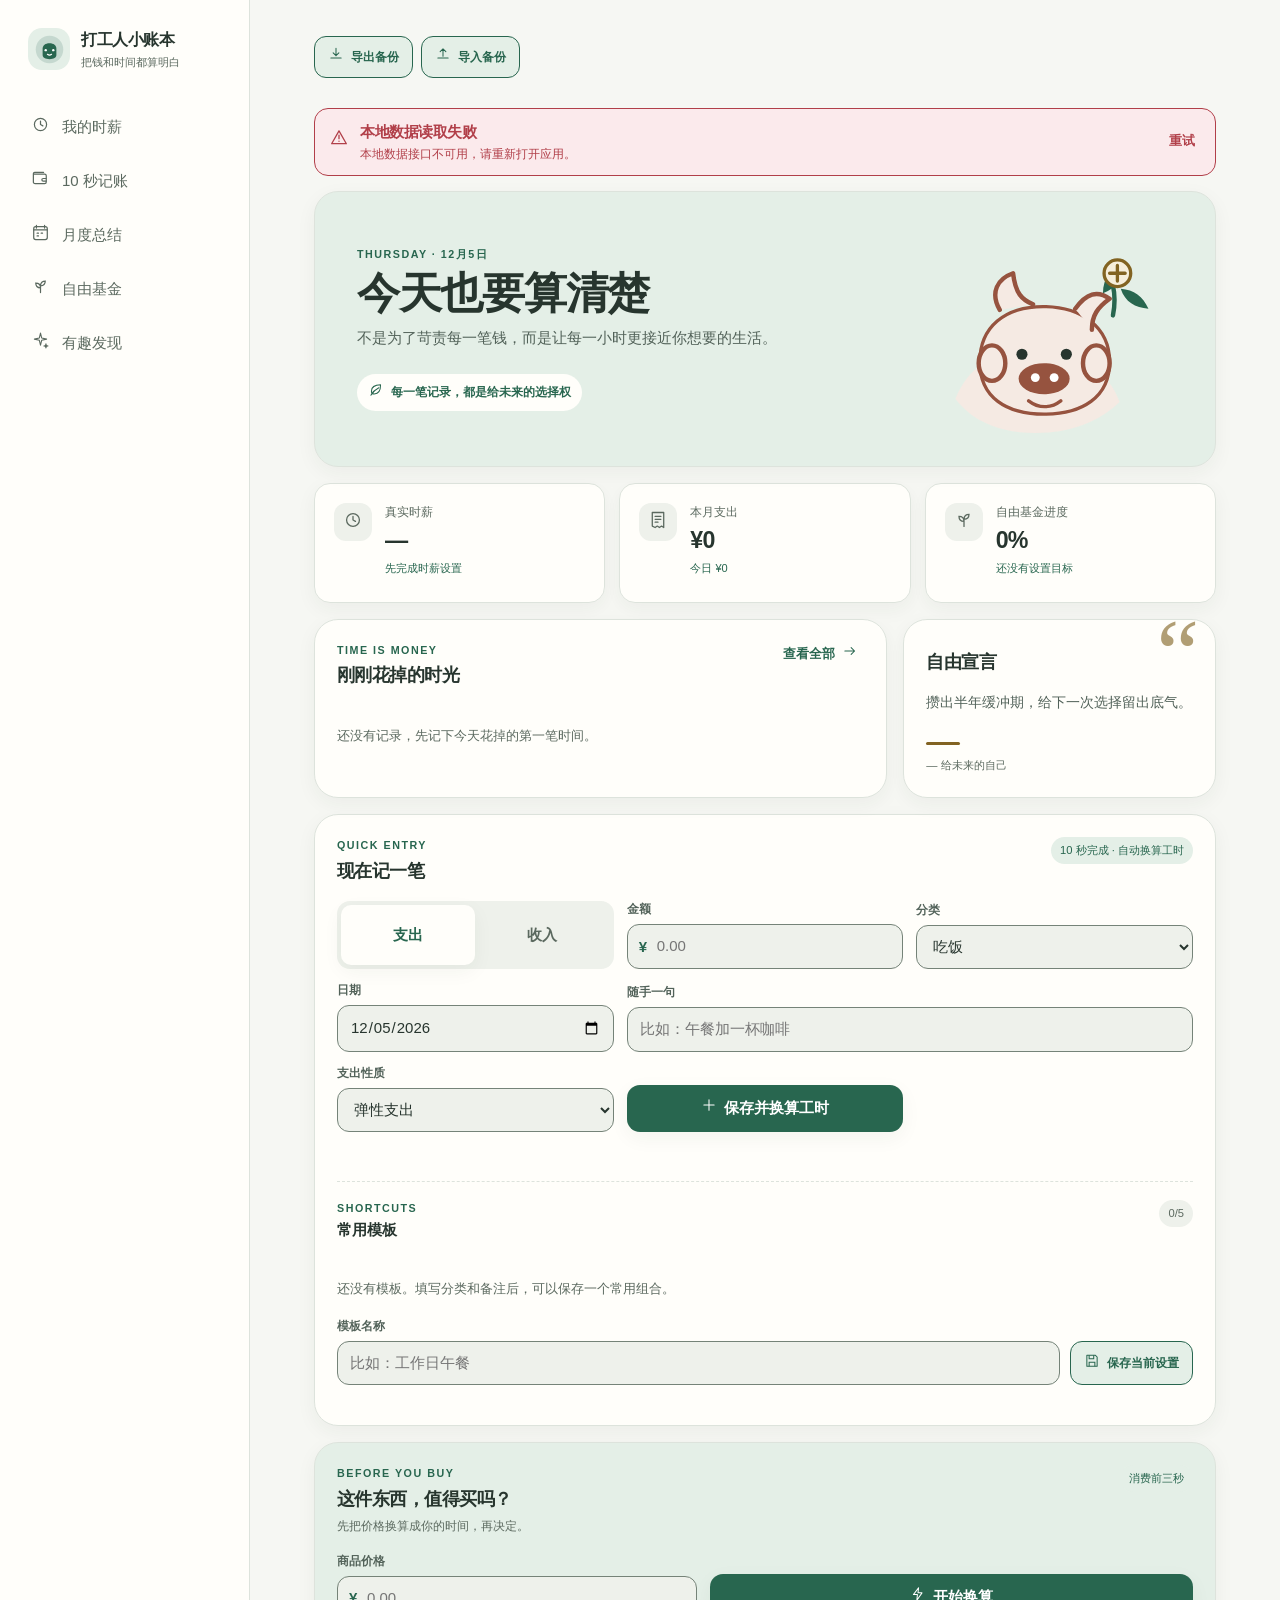
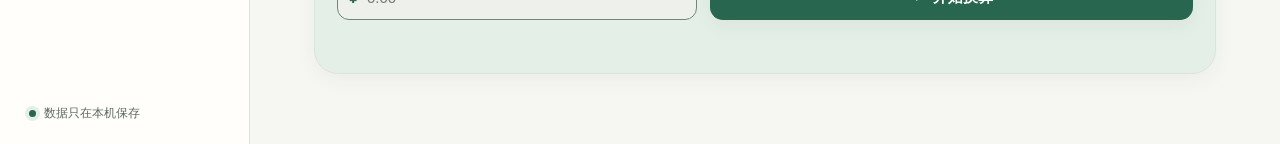
==== commit 4199c757: "feat: align app colors with design system" ====
--- a/app/src/main/assets/index.html
+++ b/app/src/main/assets/index.html
@@ -4,8 +4,8 @@
     <meta charset="utf-8">
     <meta name="viewport" content="width=device-width, initial-scale=1, viewport-fit=cover">
     <meta name="color-scheme" content="dark light">
-    <meta name="theme-color" media="(prefers-color-scheme: light)" content="#fff8ee">
-    <meta name="theme-color" media="(prefers-color-scheme: dark)" content="#192622">
+    <meta name="theme-color" media="(prefers-color-scheme: light)" content="#F6F7F3">
+    <meta name="theme-color" media="(prefers-color-scheme: dark)" content="#181D1B">
     <title>打工人小账本</title>
     <link rel="stylesheet" href="styles.css">
 </head>
@@ -14,7 +14,7 @@
     <aside id="desktop-sidebar" class="desktop-sidebar">
         <div class="brand-lockup">
             <div class="brand-mark" aria-hidden="true">
-                <svg viewBox="0 0 48 48" role="img"><path d="M24 4a20 20 0 1 0 0 40 20 20 0 0 0 0-40Z" fill="currentColor" opacity=".16"/><path d="M14 23c0-5 4-8 10-8s10 3 10 8v9c0 4-4 6-10 6s-10-2-10-6v-9Z" fill="currentColor"/><circle cx="18.5" cy="25" r="1.7" fill="#fff8ee"/><circle cx="29.5" cy="25" r="1.7" fill="#fff8ee"/><path d="M21 31c2 1.5 4 1.5 6 0" fill="none" stroke="#fff8ee" stroke-width="1.7" stroke-linecap="round"/></svg>
+                <svg viewBox="0 0 48 48" role="img"><path d="M24 4a20 20 0 1 0 0 40 20 20 0 0 0 0-40Z" fill="var(--primary)" opacity=".16"/><path d="M14 23c0-5 4-8 10-8s10 3 10 8v9c0 4-4 6-10 6s-10-2-10-6v-9Z" fill="var(--primary)"/><circle cx="18.5" cy="25" r="1.7" fill="var(--on-primary)"/><circle cx="29.5" cy="25" r="1.7" fill="var(--on-primary)"/><path d="M21 31c2 1.5 4 1.5 6 0" fill="none" stroke="var(--on-primary)" stroke-width="1.7" stroke-linecap="round"/></svg>
             </div>
             <div><strong>打工人小账本</strong><span>把钱和时间都算明白</span></div>
         </div>
@@ -56,18 +56,18 @@
                 </div>
                 <div class="pig-art" aria-label="小猪存钱罐托着硬币与嫩芽" role="img">
                     <svg class="pig-illustration" viewBox="0 0 250 180">
-                        <path d="M51 137c12-29 34-42 66-43 38-2 71 14 82 46-19 18-44 28-76 28-31 0-56-10-72-31Z" fill="#bdebdc"/>
-                        <path d="M73 104c0-32 23-50 57-50s60 18 60 50c0 32-25 47-59 47s-58-15-58-47Z" fill="#ffad95"/>
-                        <path d="M91 57c-9-16-2-28 12-33 2 18 8 24 18 28M159 56c10-14 20-17 31-9-11 8-16 15-16 28" fill="#ffad95" stroke="#e98777" stroke-width="4" stroke-linecap="round" stroke-linejoin="round"/>
-                        <ellipse cx="84" cy="105" rx="12" ry="16" fill="#ffad95" stroke="#e98777" stroke-width="4"/>
-                        <ellipse cx="178" cy="105" rx="12" ry="16" fill="#ffad95" stroke="#e98777" stroke-width="4"/>
-                        <circle cx="111" cy="97" r="5" fill="#4b5b58"/><circle cx="151" cy="97" r="5" fill="#4b5b58"/>
-                        <ellipse cx="131" cy="119" rx="23" ry="14" fill="#f88f7d"/><circle cx="123" cy="118" r="4" fill="#a55c58"/><circle cx="140" cy="118" r="4" fill="#a55c58"/>
-                        <path d="M117 139c9 7 20 7 29 0" fill="none" stroke="#db756b" stroke-width="3" stroke-linecap="round"/>
-                        <path d="M184 42c0-14 8-23 19-27-1 13-6 22-19 27ZM200 38c12 1 20 7 25 18-12-1-21-6-25-18Z" fill="#7dcbb0"/>
-                        <path d="M193 62c2-10 2-18 0-27" stroke="#63ad96" stroke-width="4" stroke-linecap="round"/>
-                        <circle cx="197" cy="24" r="12" fill="#f6c95e" stroke="#e4ab42" stroke-width="3"/>
-                        <path d="M197 17v14M190 24h14" stroke="#fff8ee" stroke-width="3" stroke-linecap="round"/>
+                        <path d="M51 137c12-29 34-42 66-43 38-2 71 14 82 46-19 18-44 28-76 28-31 0-56-10-72-31Z" fill="var(--expense-soft)"/>
+                        <path d="M73 104c0-32 23-50 57-50s60 18 60 50c0 32-25 47-59 47s-58-15-58-47Z" fill="var(--expense-soft)" stroke="var(--expense)" stroke-width="3"/>
+                        <path d="M91 57c-9-16-2-28 12-33 2 18 8 24 18 28M159 56c10-14 20-17 31-9-11 8-16 15-16 28" fill="var(--expense-soft)" stroke="var(--expense)" stroke-width="4" stroke-linecap="round" stroke-linejoin="round"/>
+                        <ellipse cx="84" cy="105" rx="12" ry="16" fill="var(--expense-soft)" stroke="var(--expense)" stroke-width="4"/>
+                        <ellipse cx="178" cy="105" rx="12" ry="16" fill="var(--expense-soft)" stroke="var(--expense)" stroke-width="4"/>
+                        <circle cx="111" cy="97" r="5" fill="var(--text)"/><circle cx="151" cy="97" r="5" fill="var(--text)"/>
+                        <ellipse cx="131" cy="119" rx="23" ry="14" fill="var(--expense)"/><circle cx="123" cy="118" r="4" fill="var(--on-danger)"/><circle cx="140" cy="118" r="4" fill="var(--on-danger)"/>
+                        <path d="M117 139c9 7 20 7 29 0" fill="none" stroke="var(--expense)" stroke-width="3" stroke-linecap="round"/>
+                        <path d="M184 42c0-14 8-23 19-27-1 13-6 22-19 27ZM200 38c12 1 20 7 25 18-12-1-21-6-25-18Z" fill="var(--primary)"/>
+                        <path d="M193 62c2-10 2-18 0-27" stroke="var(--primary)" stroke-width="4" stroke-linecap="round"/>
+                        <circle cx="197" cy="24" r="12" fill="var(--warning-soft)" stroke="var(--warning)" stroke-width="3"/>
+                        <path d="M197 17v14M190 24h14" stroke="var(--warning)" stroke-width="3" stroke-linecap="round"/>
                     </svg>
                 </div>
             </div>
--- a/app/src/main/assets/styles.css
+++ b/app/src/main/assets/styles.css
@@ -1,25 +1,41 @@
 :root {
-    color-scheme: light dark;
-    --cream: #fff8ee;
-    --paper: #fffdf9;
-    --mint: #78cdb0;
-    --mint-deep: #438f78;
-    --mint-soft: #e4f6ee;
-    --coral: #ef8f7e;
-    --coral-soft: #fff0ea;
-    --sun: #edbd53;
-    --sun-soft: #fff7d7;
-    --ink: #31403c;
-    --muted: #81908a;
-    --line: #e9e7de;
-    --shadow: 0 16px 45px rgba(79, 101, 92, .09);
+    color-scheme: light;
+    --bg: #F6F7F3;
+    --surface: #FFFEFA;
+    --raised: #FFFFFF;
+    --inset: #EEF1EB;
+    --line: #DDE3DC;
+    --control: #758378;
+    --text: #27352E;
+    --secondary: #526259;
+    --muted: #5B695F;
+    --primary: #28664F;
+    --primary-hover: #205640;
+    --primary-pressed: #194633;
+    --on-primary: #FFFFFF;
+    --primary-soft: #E4EFE7;
+    --expense: #96533F;
+    --expense-soft: #F5EAE3;
+    --warning: #826322;
+    --warning-soft: #F6EEDB;
+    --danger: #B13F49;
+    --danger-hover: #99323C;
+    --danger-pressed: #812A34;
+    --on-danger: #FFFFFF;
+    --danger-soft: #FBEAEC;
+    --info: #446A85;
+    --info-soft: #E8EFF4;
+    --disabled-bg: #E6EAE3;
+    --disabled-text: #758075;
+    --overlay: rgba(24, 29, 27, .38);
+    --shadow: 0 6px 20px rgba(39, 53, 46, .05);
     --radius-lg: 24px;
     --radius-md: 16px;
 }
 
 * { box-sizing: border-box; }
-html { min-height: 100%; background: var(--cream); }
-body { margin: 0; min-width: 320px; color: var(--ink); background: radial-gradient(circle at 100% 0%, #ecfbf3 0, transparent 28rem), var(--cream); font-family: "Trebuchet MS", "PingFang SC", "Microsoft YaHei", sans-serif; font-size: 15px; line-height: 1.5; }
+html { min-height: 100%; background: var(--bg); }
+body { margin: 0; min-width: 320px; color: var(--text); background: var(--bg); font-family: "Trebuchet MS", "PingFang SC", "Microsoft YaHei", sans-serif; font-size: 15px; line-height: 1.5; }
 button, input, select { font: inherit; }
 button { cursor: pointer; }
 h1, h2, h3, p { margin: 0; }
@@ -29,111 +45,127 @@
 h3 { font-size: 1.15rem; }
 
 .app-shell { display: flex; min-height: 100vh; }
-.desktop-sidebar { width: 250px; flex: 0 0 250px; padding: 28px 18px 22px; display: flex; flex-direction: column; gap: 34px; border-right: 1px solid rgba(209, 224, 215, .75); background: rgba(255, 253, 249, .78); backdrop-filter: blur(18px); }
+.desktop-sidebar { width: 250px; flex: 0 0 250px; padding: 28px 18px 22px; display: flex; flex-direction: column; gap: 34px; border-right: 1px solid var(--line); background: var(--surface); }
 .brand-lockup { display: flex; align-items: center; gap: 11px; padding: 0 10px; }
-.brand-mark { display: grid; width: 42px; height: 42px; place-items: center; color: var(--mint-deep); background: var(--mint-soft); border-radius: 14px; }
+.brand-mark { display: grid; width: 42px; height: 42px; place-items: center; color: var(--primary); background: var(--primary-soft); border-radius: 14px; }
 .brand-mark svg { width: 33px; height: 33px; }
 .brand-lockup strong, .brand-lockup span { display: block; }
 .brand-lockup strong { font-size: 1rem; }
 .brand-lockup span { color: var(--muted); font-size: .69rem; margin-top: 2px; }
 .side-nav { display: grid; gap: 8px; }
 .nav-button { border: 0; color: var(--muted); background: transparent; border-radius: 14px; display: flex; align-items: center; gap: 12px; min-height: 46px; padding: 10px 13px; text-align: left; transition: .2s ease; }
-.nav-button:hover { color: var(--mint-deep); background: var(--mint-soft); }
-.nav-button.active { color: var(--mint-deep); background: var(--mint-soft); font-weight: 700; box-shadow: inset 3px 0 0 var(--mint); }
+.nav-button:hover { color: var(--primary); background: var(--primary-soft); }
+.nav-button.active { color: var(--primary); background: var(--primary-soft); font-weight: 700; box-shadow: inset 3px 0 0 var(--primary); }
 .nav-button svg { width: 19px; height: 19px; flex: 0 0 19px; }
 .sidebar-footnote { margin-top: auto; display: flex; align-items: center; gap: 8px; color: var(--muted); padding: 0 11px; font-size: .72rem; }
-.status-dot { width: 7px; height: 7px; background: var(--mint); border-radius: 50%; box-shadow: 0 0 0 4px var(--mint-soft); }
+.status-dot { width: 7px; height: 7px; background: var(--primary); border-radius: 50%; box-shadow: 0 0 0 4px var(--primary-soft); }
 .main-area { min-width: 0; width: 100%; max-width: 1450px; margin: 0 auto; padding: 36px clamp(22px, 5vw, 70px) 70px; }
 .topbar { display: flex; align-items: center; justify-content: space-between; gap: 20px; margin-bottom: 30px; }
-.eyebrow { color: var(--mint-deep); font-size: .67rem; font-weight: 800; letter-spacing: .14em; text-transform: uppercase; }
+.eyebrow { color: var(--primary); font-size: .67rem; font-weight: 800; letter-spacing: .14em; text-transform: uppercase; }
 .topbar-actions { display: flex; align-items: center; gap: 8px; }
 .soft-button, .primary-button, .text-button { display: inline-flex; align-items: center; justify-content: center; gap: 7px; border: 0; transition: .2s ease; }
-.soft-button:hover { color: var(--mint-deep); transform: translateY(-1px); }
-.soft-button { min-height: 40px; padding: 9px 13px; color: var(--mint-deep); border-radius: 12px; background: var(--mint-soft); font-size: .78rem; font-weight: 700; }
+.soft-button:hover { color: var(--on-primary); background: var(--primary); transform: translateY(-1px); }
+.soft-button { min-height: 40px; padding: 9px 13px; color: var(--primary); border: 1px solid var(--primary); border-radius: 12px; background: var(--primary-soft); font-size: .78rem; font-weight: 700; }
 .soft-button svg, .primary-button svg, .text-button svg { width: 16px; height: 16px; }
-.primary-button { min-height: 46px; padding: 11px 17px; color: #fff; border-radius: 13px; background: var(--mint-deep); box-shadow: 0 8px 18px rgba(67, 143, 120, .18); font-weight: 800; }
-.primary-button:hover { transform: translateY(-1px); background: #357a65; }
-.text-button { color: var(--mint-deep); background: transparent; font-size: .79rem; font-weight: 800; }
-.text-button:hover { color: var(--coral); }
-.pill, .shortcut-hint { display: inline-flex; align-items: center; color: var(--muted); background: #f4f3ed; border-radius: 99px; padding: 5px 9px; font-size: .7rem; }
-.shortcut-hint { background: var(--mint-soft); color: var(--mint-deep); }
+.primary-button { min-height: 46px; padding: 11px 17px; color: var(--on-primary); border: 1px solid transparent; border-radius: 13px; background: var(--primary); box-shadow: var(--shadow); font-weight: 800; }
+.primary-button:hover { transform: translateY(-1px); background: var(--primary-hover); }
+.primary-button:active { transform: translateY(0); background: var(--primary-pressed); }
+.text-button { color: var(--primary); background: transparent; font-size: .79rem; font-weight: 800; }
+.text-button:hover { color: var(--danger); }
+.pill, .shortcut-hint { display: inline-flex; align-items: center; color: var(--muted); background: var(--inset); border-radius: 99px; padding: 5px 9px; font-size: .7rem; }
+.shortcut-hint { background: var(--primary-soft); color: var(--primary); }
 
 .view { display: none; animation: fade-up .24s ease both; }
 .view.active { display: block; }
 @keyframes fade-up { from { opacity: 0; transform: translateY(5px); } to { opacity: 1; transform: translateY(0); } }
-.hero-card { min-height: 260px; position: relative; overflow: hidden; display: flex; align-items: center; justify-content: space-between; gap: 20px; padding: 34px 42px; border: 1px solid rgba(152, 215, 191, .55); border-radius: var(--radius-lg); background: linear-gradient(125deg, #e0f6ea, #f2fcf2 57%, #fff5d8); box-shadow: var(--shadow); }
+.hero-card { min-height: 260px; position: relative; overflow: hidden; display: flex; align-items: center; justify-content: space-between; gap: 20px; padding: 34px 42px; border: 1px solid var(--line); border-radius: var(--radius-lg); background: var(--primary-soft); box-shadow: var(--shadow); }
 .hero-copy { position: relative; z-index: 1; max-width: 510px; }
 .hero-copy h2 { margin: 7px 0 10px; }
-.hero-copy p:not(.eyebrow) { color: #6e8278; max-width: 440px; }
-.hero-chip { display: inline-flex; align-items: center; gap: 7px; margin-top: 24px; padding: 8px 11px; color: var(--mint-deep); background: rgba(255,255,255,.58); border-radius: 99px; font-size: .74rem; font-weight: 700; }
+.hero-copy p:not(.eyebrow) { color: var(--secondary); max-width: 440px; }
+.hero-chip { display: inline-flex; align-items: center; gap: 7px; margin-top: 24px; padding: 8px 11px; color: var(--primary); background: var(--surface); border-radius: 99px; font-size: .74rem; font-weight: 700; }
 .hero-chip svg { width: 16px; height: 16px; }
 .pig-art { width: 34%; max-width: 320px; min-width: 210px; transform: translate(1%, 10%); }
-.pig-illustration { width: 100%; height: auto; filter: drop-shadow(0 11px 10px rgba(83, 144, 121, .15)); }
+.pig-illustration { width: 100%; height: auto; }
 .metric-grid { display: grid; grid-template-columns: repeat(3, 1fr); gap: 14px; margin: 16px 0; }
 .metric-card { display: flex; align-items: flex-start; gap: 13px; min-height: 120px; padding: 19px; border: 1px solid transparent; border-radius: var(--radius-md); box-shadow: var(--shadow); }
-.mint-tint { background: #e7f7ef; border-color: #d0eee2; }.coral-tint { background: #fff0ea; border-color: #fae0d7; }.yellow-tint { background: #fff7da; border-color: #f6eabc; }
-.metric-icon, .scenario-icon { display: grid; flex: 0 0 38px; width: 38px; height: 38px; place-items: center; border-radius: 12px; background: rgba(255,255,255,.65); }
+.mint-tint, .coral-tint, .yellow-tint { background: var(--surface); border-color: var(--line); }
+.metric-icon, .scenario-icon { display: grid; flex: 0 0 38px; width: 38px; height: 38px; place-items: center; border-radius: 12px; background: var(--inset); }
 .metric-icon svg, .scenario-icon svg { width: 20px; height: 20px; }
-.metric-card span:not(.metric-icon), .metric-card small { display: block; color: var(--muted); font-size: .75rem; }.metric-card strong { display: block; margin: 2px 0; font-size: 1.45rem; }.metric-card small { color: var(--mint-deep); font-size: .69rem; }
+.metric-card span:not(.metric-icon), .metric-card small { display: block; color: var(--muted); font-size: .75rem; }.metric-card strong { display: block; margin: 2px 0; color: var(--text); font-size: 1.45rem; }.metric-card small { color: var(--primary); font-size: .69rem; }
 .content-grid { display: grid; gap: 16px; }.two-one { grid-template-columns: minmax(0, 1.65fr) minmax(240px, .9fr); }
-.card { padding: 22px; border: 1px solid var(--line); border-radius: var(--radius-lg); background: rgba(255, 253, 249, .9); box-shadow: var(--shadow); }
+.card { padding: 22px; border: 1px solid var(--line); border-radius: var(--radius-lg); background: var(--surface); box-shadow: var(--shadow); }
 .section-heading { display: flex; align-items: flex-start; justify-content: space-between; gap: 14px; margin-bottom: 17px; }.section-heading h3 { margin-top: 3px; }.muted { color: var(--muted); font-size: .77rem; margin-top: 5px; }
 .recent-list, .ledger-list, .category-list { display: grid; gap: 9px; }
 .recent-empty, .list-empty { color: var(--muted); padding: 20px 0 7px; font-size: .84rem; }
 .recent-item, .ledger-item, .category-row { display: flex; align-items: center; gap: 12px; padding: 11px 0; border-bottom: 1px dashed var(--line); }.recent-item:last-child, .ledger-item:last-child, .category-row:last-child { border-bottom: 0; }
-.entry-badge { display: grid; flex: 0 0 35px; width: 35px; height: 35px; place-items: center; color: var(--mint-deep); border-radius: 12px; background: var(--mint-soft); }.entry-badge.expense { color: var(--coral); background: var(--coral-soft); }.entry-badge svg { width: 17px; height: 17px; }
-.entry-main { min-width: 0; flex: 1; }.entry-main strong, .entry-main span { display: block; }.entry-main strong { overflow: hidden; text-overflow: ellipsis; white-space: nowrap; font-size: .86rem; }.entry-main span { color: var(--muted); font-size: .7rem; }.entry-amount { text-align: right; }.entry-amount strong { display: block; font-size: .85rem; }.entry-amount span { color: var(--coral); font-size: .68rem; }.entry-amount.income strong { color: var(--mint-deep); }
-.quote-card { position: relative; overflow: hidden; background: #fff4d7; border-color: #f6e7bb; }.quote-mark { position: absolute; top: -15px; right: 16px; color: #f0c761; font: 6rem/1 Georgia, serif; opacity: .62; }.quote-card h3, .quote-card p, .quote-card .quote-line, .quote-card small { position: relative; }.quote-card h3 { margin: 6px 0 14px; }.quote-card p { color: #856d3e; font-size: .88rem; line-height: 1.8; }.quote-line { width: 34px; height: 3px; margin: 27px 0 8px; background: var(--sun); border-radius: 99px; }.quote-card small { color: #9d8653; font-size: .7rem; }
-.quick-card { margin-top: 16px; }.entry-form, .settings-form { display: grid; grid-template-columns: repeat(3, minmax(0, 1fr)); gap: 13px; align-items: end; }.field { display: grid; gap: 6px; }.field > span, .month-picker > span { color: var(--muted); font-size: .72rem; font-weight: 700; }.field-wide { grid-column: span 2; }.field input, .field select, .month-picker input { width: 100%; min-height: 44px; padding: 10px 12px; color: var(--ink); border: 1px solid #e3e6df; border-radius: 12px; outline: 0; background: #fff; }.field input:focus, .field select:focus, .month-picker input:focus { border-color: var(--mint); box-shadow: 0 0 0 3px var(--mint-soft); }.input-prefix { position: relative; }.input-prefix b { position: absolute; top: 50%; left: 12px; transform: translateY(-50%); color: var(--mint-deep); }.input-prefix input { padding-left: 29px; }.segmented { display: flex; align-self: stretch; padding: 4px; border-radius: 13px; background: #f0f2ec; }.segment { flex: 1; border: 0; color: var(--muted); border-radius: 10px; background: transparent; font-weight: 700; }.segment.active { color: var(--mint-deep); background: #fff; box-shadow: 0 2px 8px rgba(74, 92, 83, .08); }.form-status { min-height: 18px; grid-column: 1 / -1; color: var(--coral); font-size: .74rem; }.form-status.success { color: var(--mint-deep); }
-.purchase-card { margin-top: 16px; background: linear-gradient(135deg, #f2fbf4, #fffaf0); border-color: #d8eee0; }.purchase-form { display: grid; grid-template-columns: minmax(0, 360px) auto; gap: 13px; align-items: end; }.purchase-form .form-status { grid-column: 1 / -1; }.purchase-result { display: grid; grid-template-columns: repeat(3, 1fr); gap: 12px; margin-top: 18px; padding-top: 18px; border-top: 1px dashed var(--line); }.purchase-stat { min-width: 0; padding: 14px; border-radius: 14px; background: rgba(255, 255, 255, .72); }.purchase-stat > span, .purchase-stat > small { display: block; color: var(--muted); font-size: .72rem; }.purchase-stat > strong { display: block; margin: 5px 0 3px; color: var(--mint-deep); font-size: 1.35rem; }.purchase-stat > small { font-size: .66rem; line-height: 1.5; }.purchase-time > strong { color: var(--coral); }.purchase-actions { display: flex; grid-column: 1 / -1; justify-content: flex-end; gap: 9px; margin-top: 2px; }.purchase-actions .soft-button { background: rgba(255, 255, 255, .78); }
-.notice { display: flex; align-items: center; gap: 11px; margin-bottom: 15px; padding: 12px 14px; border-radius: 14px; }.notice svg { width: 20px; height: 20px; flex: 0 0 20px; }.error-card { color: #9d5c54; border: 1px solid #f3cbc2; background: #fff0ec; }.error-card p { margin-top: 2px; font-size: .73rem; }.error-card .text-button { margin-left: auto; color: #b8665b; }.toast { position: fixed; z-index: 20; left: 50%; bottom: 24px; max-width: min(390px, calc(100vw - 34px)); padding: 12px 15px; color: #fff; border-radius: 13px; background: #304740; box-shadow: var(--shadow); transform: translate(-50%, 25px); opacity: 0; pointer-events: none; transition: .25s ease; font-size: .78rem; }.toast.show { opacity: 1; transform: translate(-50%, 0); }.hidden { display: none !important; }
+.entry-badge { display: grid; flex: 0 0 35px; width: 35px; height: 35px; place-items: center; color: var(--primary); border-radius: 12px; background: var(--primary-soft); }.entry-badge.expense { color: var(--expense); background: var(--expense-soft); }.entry-badge svg { width: 17px; height: 17px; }
+.entry-main { min-width: 0; flex: 1; }.entry-main strong, .entry-main span { display: block; }.entry-main strong { overflow: hidden; text-overflow: ellipsis; white-space: nowrap; font-size: .86rem; }.entry-main span { color: var(--muted); font-size: .7rem; }.entry-amount { text-align: right; }.entry-amount strong { display: block; color: var(--text); font-size: .85rem; }.entry-amount span { color: var(--expense); font-size: .68rem; }.entry-amount.income strong { color: var(--primary); }
+.quote-card { position: relative; overflow: hidden; background: var(--surface); border-color: var(--line); }.quote-mark { position: absolute; top: -15px; right: 16px; color: var(--warning); font: 6rem/1 Georgia, serif; opacity: .62; }.quote-card h3, .quote-card p, .quote-card .quote-line, .quote-card small { position: relative; }.quote-card h3 { margin: 6px 0 14px; }.quote-card p { color: var(--secondary); font-size: .88rem; line-height: 1.8; }.quote-line { width: 34px; height: 3px; margin: 27px 0 8px; background: var(--warning); border-radius: 99px; }.quote-card small { color: var(--muted); font-size: .7rem; }
+.quick-card { margin-top: 16px; }.entry-form, .settings-form { display: grid; grid-template-columns: repeat(3, minmax(0, 1fr)); gap: 13px; align-items: end; }.field { display: grid; gap: 6px; }.field > span, .month-picker > span { color: var(--secondary); font-size: .72rem; font-weight: 700; }.field-wide { grid-column: span 2; }.field input, .field select, .month-picker input { width: 100%; min-height: 44px; padding: 10px 12px; color: var(--text); border: 1px solid var(--control); border-radius: 12px; outline: 0; background: var(--inset); color-scheme: inherit; }.field input:focus, .field select:focus, .month-picker input:focus { border-color: var(--primary); box-shadow: 0 0 0 3px var(--primary-soft); }.input-prefix { position: relative; }.input-prefix b { position: absolute; top: 50%; left: 12px; transform: translateY(-50%); color: var(--primary); }.input-prefix input { padding-left: 29px; }.segmented { display: flex; align-self: stretch; padding: 4px; border-radius: 13px; background: var(--inset); }.segment { flex: 1; border: 0; color: var(--muted); border-radius: 10px; background: transparent; font-weight: 700; }.segment.active { color: var(--primary); background: var(--surface); box-shadow: var(--shadow); }.form-status { min-height: 18px; grid-column: 1 / -1; color: var(--danger); font-size: .74rem; }.form-status.success { color: var(--primary); }
+.purchase-card { margin-top: 16px; background: var(--primary-soft); border-color: var(--line); }.purchase-form { display: grid; grid-template-columns: minmax(0, 360px) auto; gap: 13px; align-items: end; }.purchase-form .form-status { grid-column: 1 / -1; }.purchase-result { display: grid; grid-template-columns: repeat(3, 1fr); gap: 12px; margin-top: 18px; padding-top: 18px; border-top: 1px dashed var(--line); }.purchase-stat { min-width: 0; padding: 14px; border-radius: 14px; background: var(--surface); }.purchase-stat > span, .purchase-stat > small { display: block; color: var(--muted); font-size: .72rem; }.purchase-stat > strong { display: block; margin: 5px 0 3px; color: var(--primary); font-size: 1.35rem; }.purchase-stat > small { font-size: .66rem; line-height: 1.5; }.purchase-time > strong { color: var(--expense); }.purchase-actions { display: flex; grid-column: 1 / -1; justify-content: flex-end; gap: 9px; margin-top: 2px; }.purchase-actions .soft-button { background: var(--primary-soft); }
+.notice { display: flex; align-items: center; gap: 11px; margin-bottom: 15px; padding: 12px 14px; border-radius: 14px; }.notice svg { width: 20px; height: 20px; flex: 0 0 20px; }.error-card { color: var(--danger); border: 1px solid var(--danger); background: var(--danger-soft); }.error-card p { margin-top: 2px; font-size: .73rem; }.error-card .text-button { margin-left: auto; color: var(--danger); }.toast { position: fixed; z-index: 20; left: 50%; bottom: 24px; max-width: min(390px, calc(100vw - 34px)); padding: 12px 15px; color: var(--text); border: 1px solid var(--line); border-radius: 13px; background: var(--raised); box-shadow: var(--shadow); transform: translate(-50%, 25px); opacity: 0; pointer-events: none; transition: .25s ease; font-size: .78rem; }.toast.error { color: var(--danger); }.toast.show { opacity: 1; transform: translate(-50%, 0); }.hidden { display: none !important; }
 .page-intro { margin: 12px 0 25px; }.page-intro h2 { margin: 5px 0 10px; }.page-intro > p:last-child { color: var(--muted); max-width: 610px; }.page-intro-row { display: flex; align-items: end; justify-content: space-between; gap: 20px; }.month-picker { display: grid; gap: 5px; min-width: 150px; }.month-picker input { min-height: 40px; }
-.rate-result-card { color: #fff; border: 0; background: linear-gradient(150deg, #4b9b82, #77c8a9); }.rate-result-card .eyebrow, .rate-result-card .result-label, .rate-result-card .result-note { color: rgba(255,255,255,.76); }.result-label { display: block; margin-top: 30px; font-size: .78rem; }.rate-result-card > strong { display: block; margin: 3px 0 2px; font-size: 3.3rem; line-height: 1.1; }.result-note { min-height: 42px; font-size: .77rem; }.formula-box { margin-top: 22px; padding: 15px; color: var(--ink); border-radius: 15px; background: rgba(255,255,255,.9); }.formula-box .section-heading { margin-bottom: 8px; }.formula-box h3 { font-size: .9rem; }.formula-text { color: #61746b; font-size: .73rem; line-height: 1.8; white-space: pre-line; }.mini-stat { display: flex; justify-content: space-between; margin-top: 16px; color: rgba(255,255,255,.75); font-size: .76rem; }.mini-stat strong { color: #fff; }
-.ledger-page-card { margin-bottom: 16px; }.ledger-item .item-actions { display: flex; gap: 3px; }.item-actions button { display: grid; width: 32px; height: 32px; place-items: center; color: var(--muted); border: 0; border-radius: 10px; background: transparent; }.item-actions button:hover { color: var(--mint-deep); background: var(--mint-soft); }.item-actions svg { width: 16px; height: 16px; }
-.summary-grid { display: grid; grid-template-columns: repeat(4, 1fr); gap: 13px; margin-bottom: 16px; }.summary-card { padding: 18px; border-radius: var(--radius-md); }.summary-card span, .summary-card small { display: block; color: var(--muted); font-size: .72rem; }.summary-card strong { display: block; margin: 4px 0; font-size: 1.45rem; }.summary-card small { font-size: .67rem; }.summary-card.income { background: var(--mint-soft); }.summary-card.income strong { color: var(--mint-deep); }.summary-card.fixed { background: var(--coral-soft); }.summary-card.fixed strong { color: var(--coral); }.summary-card.flexible { background: #fff7da; }.summary-card.flexible strong { color: #ba8730; }.summary-card.balance { background: #edf0fb; }.summary-card.balance strong { color: #697bb1; }.category-row .category-bar { flex: 1; height: 8px; overflow: hidden; border-radius: 99px; background: #eff0eb; }.category-row .category-bar span { display: block; height: 100%; border-radius: 99px; background: var(--mint); }.category-row .category-name { width: 53px; font-size: .76rem; }.category-row .category-value { width: 62px; text-align: right; color: var(--muted); font-size: .74rem; }
-.fund-progress-block { margin-top: 24px; padding-top: 19px; border-top: 1px dashed var(--line); }.progress-label { display: flex; justify-content: space-between; align-items: center; font-size: .76rem; }.progress-label strong { color: var(--mint-deep); }.progress-track { height: 11px; overflow: hidden; margin: 9px 0 6px; border-radius: 99px; background: #edf1eb; }.progress-track span { display: block; height: 100%; width: 0; border-radius: inherit; background: linear-gradient(90deg, var(--mint), #b7e7c8); transition: width .4s ease; }.fund-progress-block p { color: var(--muted); font-size: .72rem; }.chart-card { min-width: 0; }.fund-chart { width: 100%; height: auto; overflow: visible; margin-top: 14px; }.chart-grid line { stroke: #e7ede7; stroke-width: 1; stroke-dasharray: 4 7; }.chart-line { fill: none; stroke: var(--mint-deep); stroke-width: 4; stroke-linecap: round; stroke-linejoin: round; }.chart-points circle { fill: #fffdf9; stroke: var(--mint-deep); stroke-width: 3; }.chart-labels text { fill: var(--muted); font-size: 11px; font-family: inherit; text-anchor: middle; }.chart-caption { min-height: 21px; color: var(--muted); font-size: .72rem; }
-.scenario-grid { display: grid; grid-template-columns: repeat(3, 1fr); gap: 16px; }.scenario-card { position: relative; overflow: hidden; }.scenario-icon { margin-bottom: 18px; }.mint-icon { color: var(--mint-deep); background: var(--mint-soft); }.coral-icon { color: var(--coral); background: var(--coral-soft); }.yellow-icon { color: #ba8730; background: var(--sun-soft); }.scenario-card h3 { margin: 4px 0 3px; }.scenario-card > p:not(.eyebrow) { color: var(--muted); font-size: .76rem; }.scenario-control { margin: 22px 0 18px; }.scenario-control input { width: 100%; accent-color: var(--mint-deep); }.scenario-control output { display: block; margin-top: 5px; color: var(--mint-deep); font-weight: 800; font-size: .78rem; }.scenario-result { display: flex; align-items: end; justify-content: space-between; padding-top: 13px; border-top: 1px dashed var(--line); }.scenario-result span { color: var(--muted); font-size: .71rem; }.scenario-result strong { color: var(--mint-deep); font-size: 1.4rem; }.scenario-explain { display: flex; gap: 10px; margin-top: 16px; padding: 14px 17px; color: var(--muted); background: #f6f6ef; }.scenario-explain svg { width: 18px; flex: 0 0 18px; color: var(--mint-deep); }.scenario-explain p { font-size: .74rem; }
+.rate-result-card { color: var(--primary); border: 1px solid var(--line); background: var(--primary-soft); }.rate-result-card .eyebrow, .rate-result-card .result-label, .rate-result-card .result-note { color: var(--secondary); }.result-label { display: block; margin-top: 30px; font-size: .78rem; }.rate-result-card > strong { display: block; margin: 3px 0 2px; color: var(--primary); font-size: 3.3rem; line-height: 1.1; }.result-note { min-height: 42px; font-size: .77rem; }.formula-box { margin-top: 22px; padding: 15px; color: var(--text); border-radius: 15px; background: var(--surface); }.formula-box .section-heading { margin-bottom: 8px; }.formula-box h3 { font-size: .9rem; }.formula-text { color: var(--secondary); font-size: .73rem; line-height: 1.8; white-space: pre-line; }.mini-stat { display: flex; justify-content: space-between; margin-top: 16px; color: var(--secondary); font-size: .76rem; }.mini-stat strong { color: var(--primary); }
+.ledger-page-card { margin-bottom: 16px; }.ledger-item .item-actions { display: flex; gap: 3px; }.item-actions button { display: grid; width: 32px; height: 32px; place-items: center; color: var(--muted); border: 0; border-radius: 10px; background: transparent; }.item-actions button:hover { color: var(--danger); background: var(--danger-soft); }.item-actions svg { width: 16px; height: 16px; }
+.summary-grid { display: grid; grid-template-columns: repeat(4, 1fr); gap: 13px; margin-bottom: 16px; }.summary-card { padding: 18px; border: 1px solid var(--line); border-radius: var(--radius-md); background: var(--surface); }.summary-card span, .summary-card small { display: block; color: var(--muted); font-size: .72rem; }.summary-card strong { display: block; margin: 4px 0; color: var(--text); font-size: 1.45rem; }.summary-card small { font-size: .67rem; }.summary-card.income strong { color: var(--primary); }.summary-card.fixed strong { color: var(--expense); }.summary-card.flexible strong { color: var(--text); }.summary-card.balance strong { color: var(--primary); }.summary-card.balance strong.negative { color: var(--warning); }.category-row .category-bar { flex: 1; height: 8px; overflow: hidden; border-radius: 99px; background: var(--inset); }.category-row .category-bar span { display: block; height: 100%; border-radius: inherit; background: var(--primary); }.category-row .category-name { width: 53px; font-size: .76rem; }.category-row .category-value { width: 62px; text-align: right; color: var(--muted); font-size: .74rem; }
+.fund-progress-block { margin-top: 24px; padding-top: 19px; border-top: 1px dashed var(--line); }.progress-label { display: flex; justify-content: space-between; align-items: center; font-size: .76rem; }.progress-label strong { color: var(--primary); }.progress-track { height: 11px; overflow: hidden; margin: 9px 0 6px; border-radius: 99px; background: var(--inset); }.progress-track span { display: block; height: 100%; width: 0; border-radius: inherit; background: var(--primary); transition: width .4s ease; }.fund-progress-block p { color: var(--muted); font-size: .72rem; }.chart-card { min-width: 0; }.fund-chart { width: 100%; height: auto; overflow: visible; margin-top: 14px; }.chart-grid line { stroke: var(--line); stroke-width: 1; stroke-dasharray: 4 7; }.chart-line { fill: none; stroke: var(--primary); stroke-width: 4; stroke-linecap: round; stroke-linejoin: round; }.chart-points circle { fill: var(--surface); stroke: var(--primary); stroke-width: 3; }.chart-labels text { fill: var(--muted); font-size: 11px; font-family: inherit; text-anchor: middle; }.chart-caption { min-height: 21px; color: var(--muted); font-size: .72rem; }
+.scenario-grid { display: grid; grid-template-columns: repeat(3, 1fr); gap: 16px; }.scenario-card { position: relative; overflow: hidden; }.scenario-icon { margin-bottom: 18px; }.mint-icon { color: var(--primary); background: var(--primary-soft); }.coral-icon { color: var(--expense); background: var(--expense-soft); }.yellow-icon { color: var(--warning); background: var(--warning-soft); }.scenario-card h3 { margin: 4px 0 3px; }.scenario-card > p:not(.eyebrow) { color: var(--muted); font-size: .76rem; }.scenario-control { margin: 22px 0 18px; }.scenario-control input { width: 100%; accent-color: var(--primary); }.scenario-control output { display: block; margin-top: 5px; color: var(--primary); font-weight: 800; font-size: .78rem; }.scenario-result { display: flex; align-items: end; justify-content: space-between; padding-top: 13px; border-top: 1px dashed var(--line); }.scenario-result span { color: var(--muted); font-size: .71rem; }.scenario-result strong { color: var(--primary); font-size: 1.4rem; }.scenario-result small { color: var(--secondary); }.scenario-explain { display: flex; gap: 10px; margin-top: 16px; padding: 14px 17px; color: var(--secondary); background: var(--inset); }.scenario-explain svg { width: 18px; flex: 0 0 18px; color: var(--primary); }.scenario-explain p { font-size: .74rem; }
 .mobile-nav { display: none; }
 
 @media (prefers-color-scheme: dark) {
-    :root { --cream: #192622; --paper: #22322d; --ink: #eef7f0; --muted: #a5bbb0; --line: #354840; --shadow: 0 16px 45px rgba(0, 0, 0, .14); }
-    html { background: var(--cream); }
-    body { background: radial-gradient(circle at 100% 0%, #27473b 0, transparent 28rem), var(--cream); }
-    .desktop-sidebar { background: rgba(34,50,45,.82); border-color: var(--line); }
-    .card { background: rgba(34,50,45,.9); border-color: var(--line); }
-    .purchase-card { background: linear-gradient(135deg, #254236, #3f3927); border-color: #3d6857; }
-    .purchase-stat { background: rgba(29, 43, 39, .78); }
-    .field input, .field select, .month-picker input { color: var(--ink); background: #1d2b27; border-color: var(--line); }
-    .segmented, .item-actions button:hover { background: #2c4038; }
-    .segment.active { background: #1d2b27; }
-    .quote-card { background: #3c3524; border-color: #655637; }
-    .summary-card.balance { background: #30384d; }
-    .scenario-explain { background: #23332e; }
-    .hero-card { background: linear-gradient(125deg, #29483c, #2d4136 57%, #4e452a); border-color: #3d6857; }
-    .hero-copy p:not(.eyebrow) { color: #b0c8bb; }
-    .metric-card { box-shadow: none; }
-    .template-item { background: rgba(29, 43, 39, .78); }
+    :root {
+        color-scheme: dark;
+        --bg: #181D1B;
+        --surface: #222925;
+        --raised: #2C3530;
+        --inset: #1C221F;
+        --line: #3D4941;
+        --control: #7B8A80;
+        --text: #E5EBE5;
+        --secondary: #BCC8BD;
+        --muted: #A1AFA4;
+        --primary: #8BC5A4;
+        --primary-hover: #A0D2B6;
+        --primary-pressed: #77B391;
+        --on-primary: #17271E;
+        --primary-soft: #2A3B30;
+        --expense: #D7A089;
+        --expense-soft: #382C27;
+        --warning: #D1B475;
+        --warning-soft: #373225;
+        --danger: #F09BA4;
+        --danger-hover: #F5ADB4;
+        --danger-pressed: #DC8892;
+        --on-danger: #32161C;
+        --danger-soft: #422B30;
+        --info: #A2BFD2;
+        --info-soft: #293641;
+        --disabled-bg: #303A33;
+        --disabled-text: #87958A;
+        --overlay: rgba(0, 0, 0, .58);
+        --shadow: none;
+    }
 }
 
 @media (min-width: 761px) { .main-area { padding-left: clamp(28px, 5vw, 72px); } }
 @media (max-width: 980px) { .desktop-sidebar { width: 210px; flex-basis: 210px; }.main-area { padding-inline: 25px; }.two-one { grid-template-columns: 1fr; }.scenario-grid { grid-template-columns: 1fr; }.scenario-card { display: grid; grid-template-columns: auto 1fr; column-gap: 14px; }.scenario-card .scenario-icon { grid-row: span 3; }.scenario-card .scenario-control, .scenario-card .scenario-result { grid-column: 2; } }
-@media (max-width: 760px) { body { padding-bottom: calc(75px + env(safe-area-inset-bottom)); }.app-shell { min-height: auto; }.desktop-sidebar { display: none; }.main-area { padding: 24px 16px 34px; }.topbar { align-items: flex-start; margin-bottom: 21px; }.topbar-actions .soft-button { display: none; }.icon-button { background: transparent; box-shadow: none; }.hero-card { min-height: auto; padding: 25px 22px 18px; align-items: end; }.hero-copy { max-width: 68%; }.hero-copy p:not(.eyebrow) { font-size: .78rem; }.hero-chip { margin-top: 17px; font-size: .66rem; }.pig-art { width: 42%; min-width: 150px; transform: translate(7%, 13%); }.metric-grid { gap: 8px; }.metric-card { display: block; min-height: 135px; padding: 13px; }.metric-icon { margin-bottom: 10px; }.metric-card strong { font-size: 1.14rem; }.metric-card span:not(.metric-icon) { font-size: .68rem; }.metric-card small { font-size: .62rem; }.card { padding: 18px; border-radius: 19px; }.content-grid, .two-one, .summary-grid { grid-template-columns: 1fr; }.quote-card { min-height: 180px; }.quick-card { margin-top: 12px; }.purchase-form { grid-template-columns: 1fr; }.purchase-form .primary-button { width: 100%; }.purchase-result { grid-template-columns: 1fr; }.purchase-actions { display: grid; grid-template-columns: 1fr 1fr; }.purchase-actions .primary-button, .purchase-actions .soft-button { width: 100%; }.entry-form, .settings-form { grid-template-columns: 1fr 1fr; }.field-wide { grid-column: 1 / -1; }.entry-form .segmented { grid-column: 1 / -1; min-height: 45px; }.entry-form .primary-button { grid-column: 1 / -1; }.page-intro-row { display: grid; align-items: start; }.summary-grid { gap: 9px; grid-template-columns: 1fr 1fr; }.summary-card { padding: 14px; }.summary-card strong { font-size: 1.2rem; }.summary-card small { font-size: .61rem; }.scenario-card { display: block; }.scenario-card .scenario-icon { display: grid; }.scenario-card .scenario-control, .scenario-card .scenario-result { grid-column: auto; }.mobile-nav { position: fixed; z-index: 15; right: 10px; bottom: calc(9px + env(safe-area-inset-bottom)); left: 10px; display: grid; grid-template-columns: repeat(6, 1fr); padding: 5px; border: 1px solid rgba(210, 224, 214, .95); border-radius: 19px; background: rgba(255, 253, 249, .94); box-shadow: 0 12px 30px rgba(64, 81, 74, .16); backdrop-filter: blur(14px); }.mobile-nav .nav-button { min-height: 57px; display: grid; justify-items: center; align-content: center; gap: 2px; padding: 4px 2px; border-radius: 14px; text-align: center; }.mobile-nav .nav-button.active { box-shadow: none; }.mobile-nav .nav-button svg { width: 18px; height: 18px; }.mobile-nav .nav-button small { font-size: .61rem; font-weight: 700; }.shortcut-hint { display: none; }.topbar h1 { font-size: 1.4rem; } }
+@media (max-width: 760px) { body { padding-bottom: calc(75px + env(safe-area-inset-bottom)); }.app-shell { min-height: auto; }.desktop-sidebar { display: none; }.main-area { padding: 24px 16px 34px; }.topbar { align-items: flex-start; margin-bottom: 21px; }.topbar-actions .soft-button { display: none; }.icon-button { background: transparent; box-shadow: none; }.hero-card { min-height: auto; padding: 25px 22px 18px; align-items: end; }.hero-copy { max-width: 68%; }.hero-copy p:not(.eyebrow) { font-size: .78rem; }.hero-chip { margin-top: 17px; font-size: .66rem; }.pig-art { width: 42%; min-width: 150px; transform: translate(7%, 13%); }.metric-grid { gap: 8px; }.metric-card { display: block; min-height: 135px; padding: 13px; }.metric-icon { margin-bottom: 10px; }.metric-card strong { font-size: 1.14rem; }.metric-card span:not(.metric-icon) { font-size: .68rem; }.metric-card small { font-size: .62rem; }.card { padding: 18px; border-radius: 19px; }.content-grid, .two-one, .summary-grid { grid-template-columns: 1fr; }.quote-card { min-height: 180px; }.quick-card { margin-top: 12px; }.purchase-form { grid-template-columns: 1fr; }.purchase-form .primary-button { width: 100%; }.purchase-result { grid-template-columns: 1fr; }.purchase-actions { display: grid; grid-template-columns: 1fr 1fr; }.purchase-actions .primary-button, .purchase-actions .soft-button { width: 100%; }.entry-form, .settings-form { grid-template-columns: 1fr 1fr; }.field-wide { grid-column: 1 / -1; }.entry-form .segmented { grid-column: 1 / -1; min-height: 45px; }.entry-form .primary-button { grid-column: 1 / -1; }.page-intro-row { display: grid; align-items: start; }.summary-grid { gap: 9px; grid-template-columns: 1fr 1fr; }.summary-card { padding: 14px; }.summary-card strong { font-size: 1.2rem; }.summary-card small { font-size: .61rem; }.scenario-card { display: block; }.scenario-card .scenario-icon { display: grid; }.scenario-card .scenario-control, .scenario-card .scenario-result { grid-column: auto; }.mobile-nav { position: fixed; z-index: 15; right: 10px; bottom: calc(9px + env(safe-area-inset-bottom)); left: 10px; display: grid; grid-template-columns: repeat(6, 1fr); padding: 5px; border: 1px solid var(--line); border-radius: 19px; background: var(--surface); box-shadow: var(--shadow); }.mobile-nav .nav-button { min-height: 57px; display: grid; justify-items: center; align-content: center; gap: 2px; padding: 4px 2px; border-radius: 14px; text-align: center; }.mobile-nav .nav-button.active { box-shadow: none; }.mobile-nav .nav-button svg { width: 18px; height: 18px; }.mobile-nav .nav-button small { font-size: .61rem; font-weight: 700; }.shortcut-hint { display: none; }.topbar h1 { font-size: 1.4rem; } }
 @media (max-width: 390px) { .hero-copy { max-width: 63%; }.hero-chip { display: none; }.metric-card { min-height: 128px; }.metric-card strong { font-size: 1rem; }.entry-form, .settings-form { grid-template-columns: 1fr; }.field-wide { grid-column: auto; }.summary-grid { grid-template-columns: 1fr 1fr; } }
 
 .scenario-result { display: grid; grid-template-columns: 1fr auto; align-items: end; gap: 2px 10px; }
 .scenario-result strong { grid-column: 2; grid-row: 1 / span 3; }
-.scenario-result small { color: var(--muted); font-size: .66rem; }
+.scenario-result small { color: var(--secondary); font-size: .66rem; }.scenario-result small.positive { color: var(--primary); }.scenario-result small.negative { color: var(--warning); }
 
 .template-panel { margin-top: 18px; padding-top: 18px; border-top: 1px dashed var(--line); }
 .template-panel h4 { margin: 3px 0 0; font-size: .94rem; }
 .template-list { display: grid; gap: 7px; }
-.template-item { display: flex; align-items: center; gap: 7px; padding: 7px 8px; border: 1px solid var(--line); border-radius: 12px; background: rgba(255, 255, 255, .5); }
-.template-use { min-width: 0; flex: 1; padding: 3px; border: 0; color: var(--ink); background: transparent; text-align: left; }
+.template-item { display: flex; align-items: center; gap: 7px; padding: 7px 8px; border: 1px solid var(--line); border-radius: 12px; background: var(--inset); }
+.template-use { min-width: 0; flex: 1; padding: 3px; border: 0; color: var(--text); background: transparent; text-align: left; }
 .template-use strong, .template-use span { display: block; overflow: hidden; text-overflow: ellipsis; white-space: nowrap; }
 .template-use strong { font-size: .78rem; }
 .template-use span { color: var(--muted); font-size: .68rem; }
 .template-delete { display: grid; width: 30px; height: 30px; flex: 0 0 30px; place-items: center; color: var(--muted); border: 0; border-radius: 9px; background: transparent; }
-.template-delete:hover { color: var(--coral); background: var(--coral-soft); }
+.template-delete:hover { color: var(--danger); background: var(--danger-soft); }
 .template-delete svg { width: 15px; height: 15px; }
 .template-save-row { display: grid; grid-template-columns: minmax(0, 1fr) auto; gap: 10px; align-items: end; margin-top: 12px; }
 .template-save-row .soft-button { min-height: 44px; }
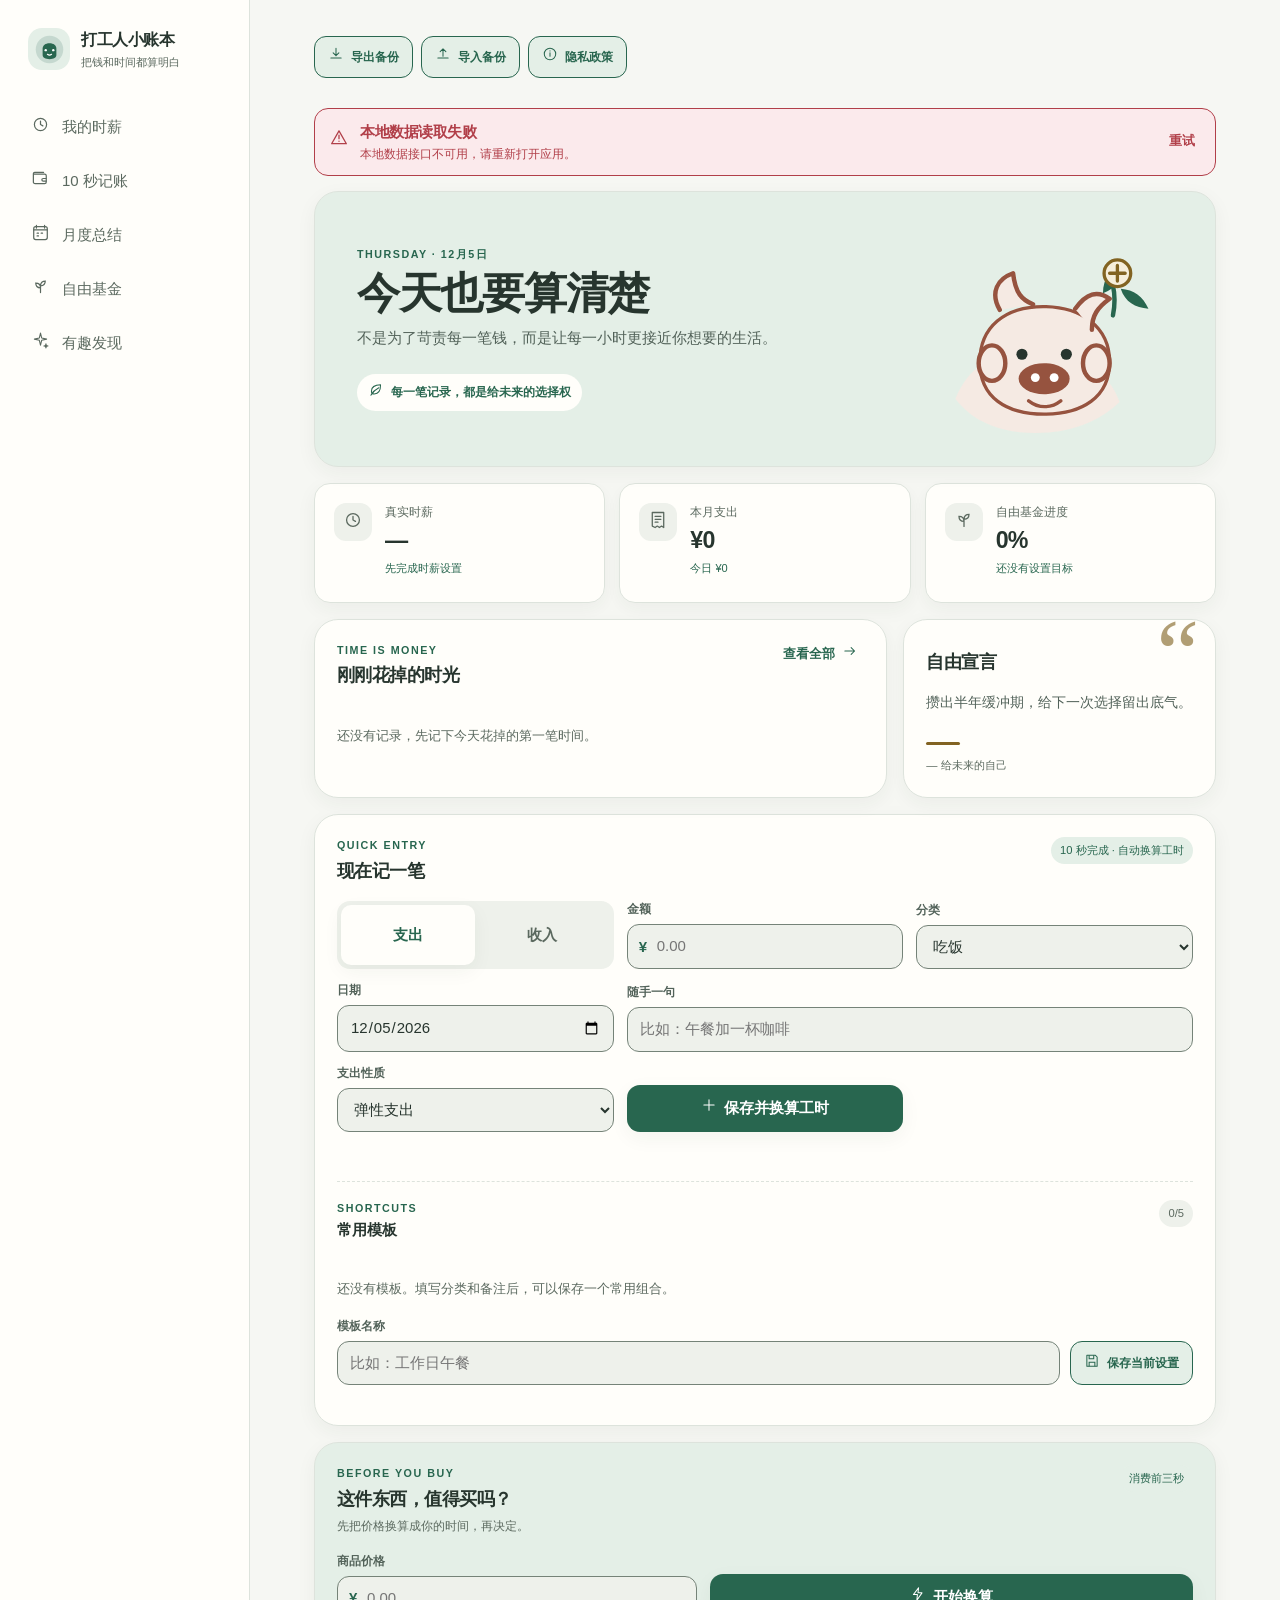
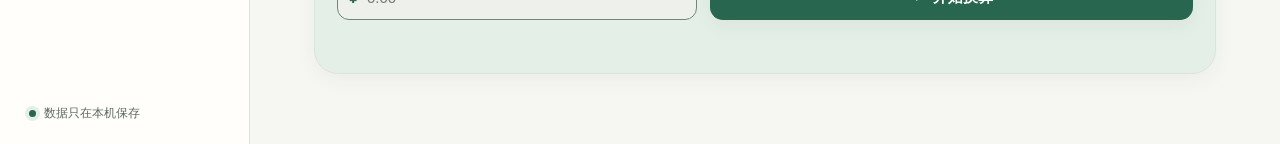
==== commit 31ac0f72: "feat: add in-app privacy policy entry Serves the policy from assets/ instead of linking out: the app" ====
--- a/app/src/main/assets/index.html
+++ b/app/src/main/assets/index.html
@@ -36,6 +36,7 @@
             <div class="topbar-actions">
                 <button class="soft-button" id="export-button"><span data-icon="download"></span>导出备份</button>
                 <button class="soft-button" id="import-button"><span data-icon="upload"></span>导入备份</button>
+                <button class="soft-button" id="privacy-button"><span data-icon="info"></span>隐私政策</button>
             </div>
         </header>
 
